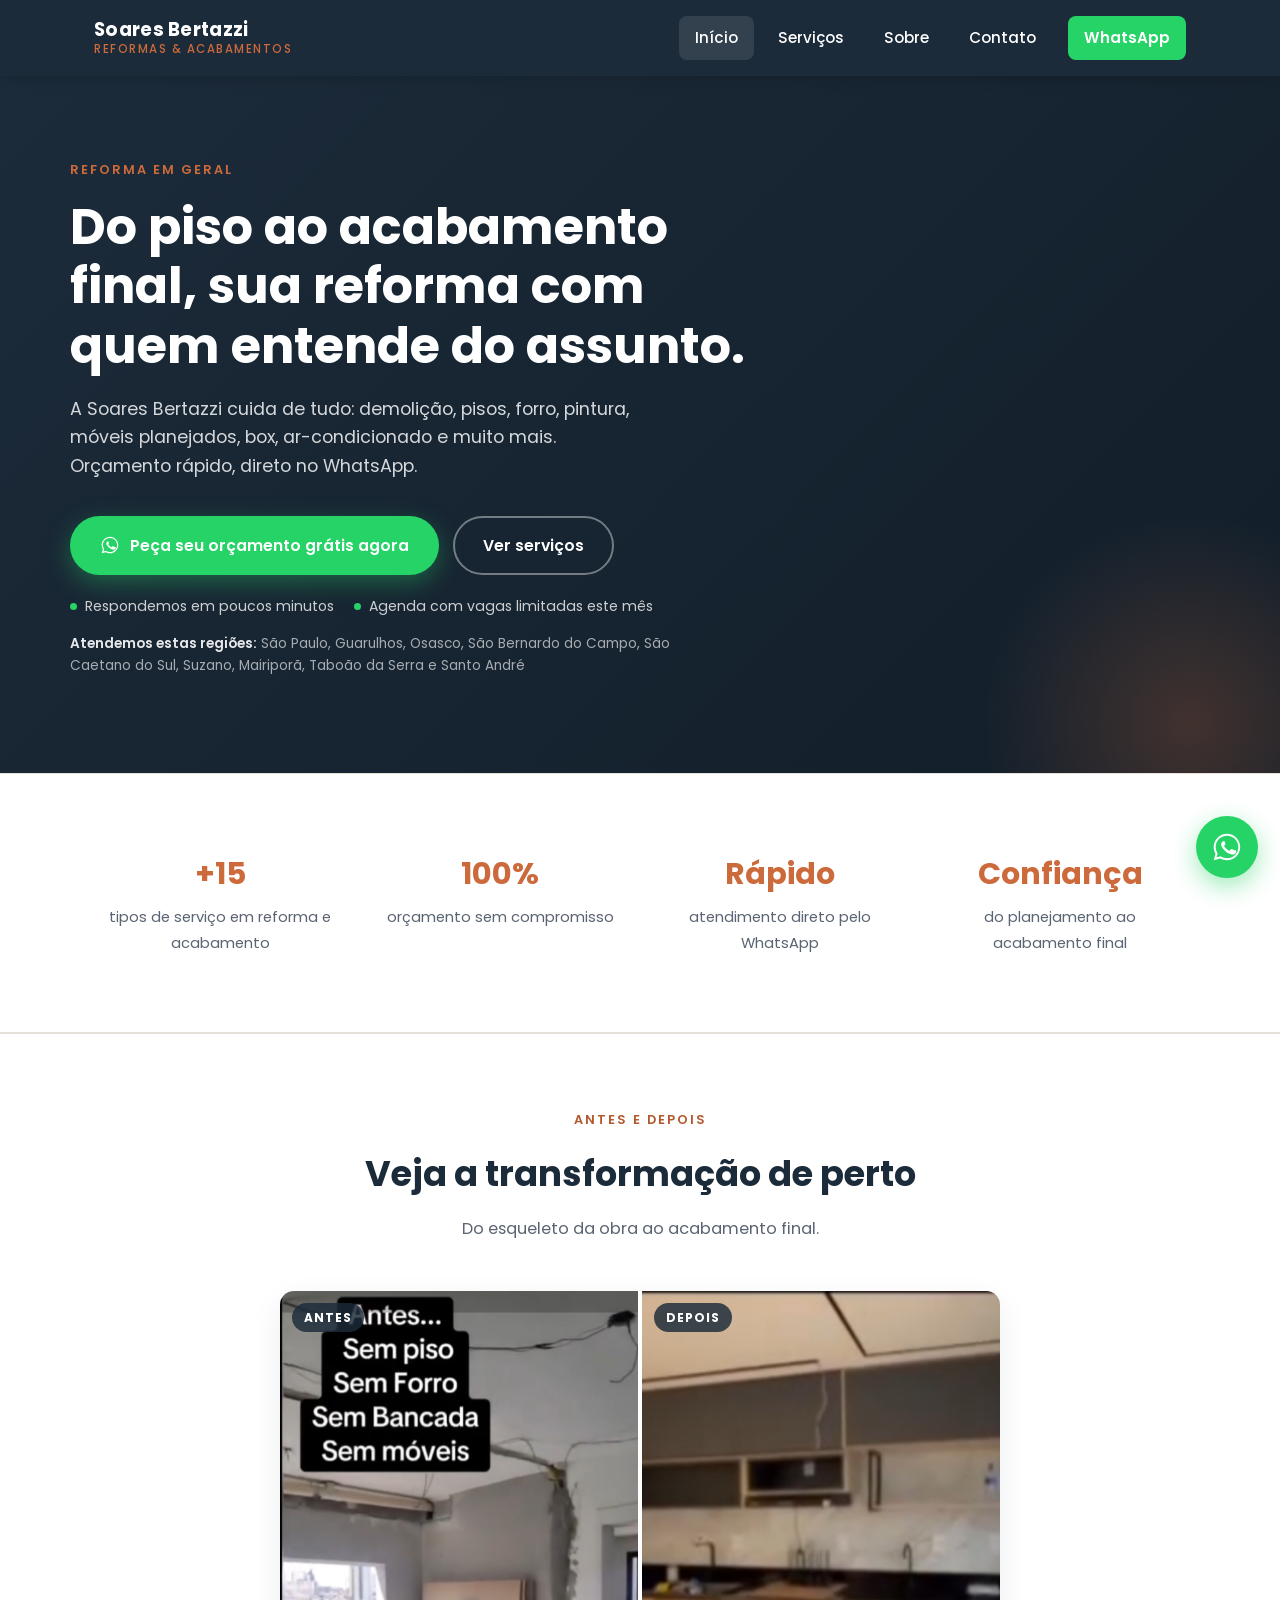
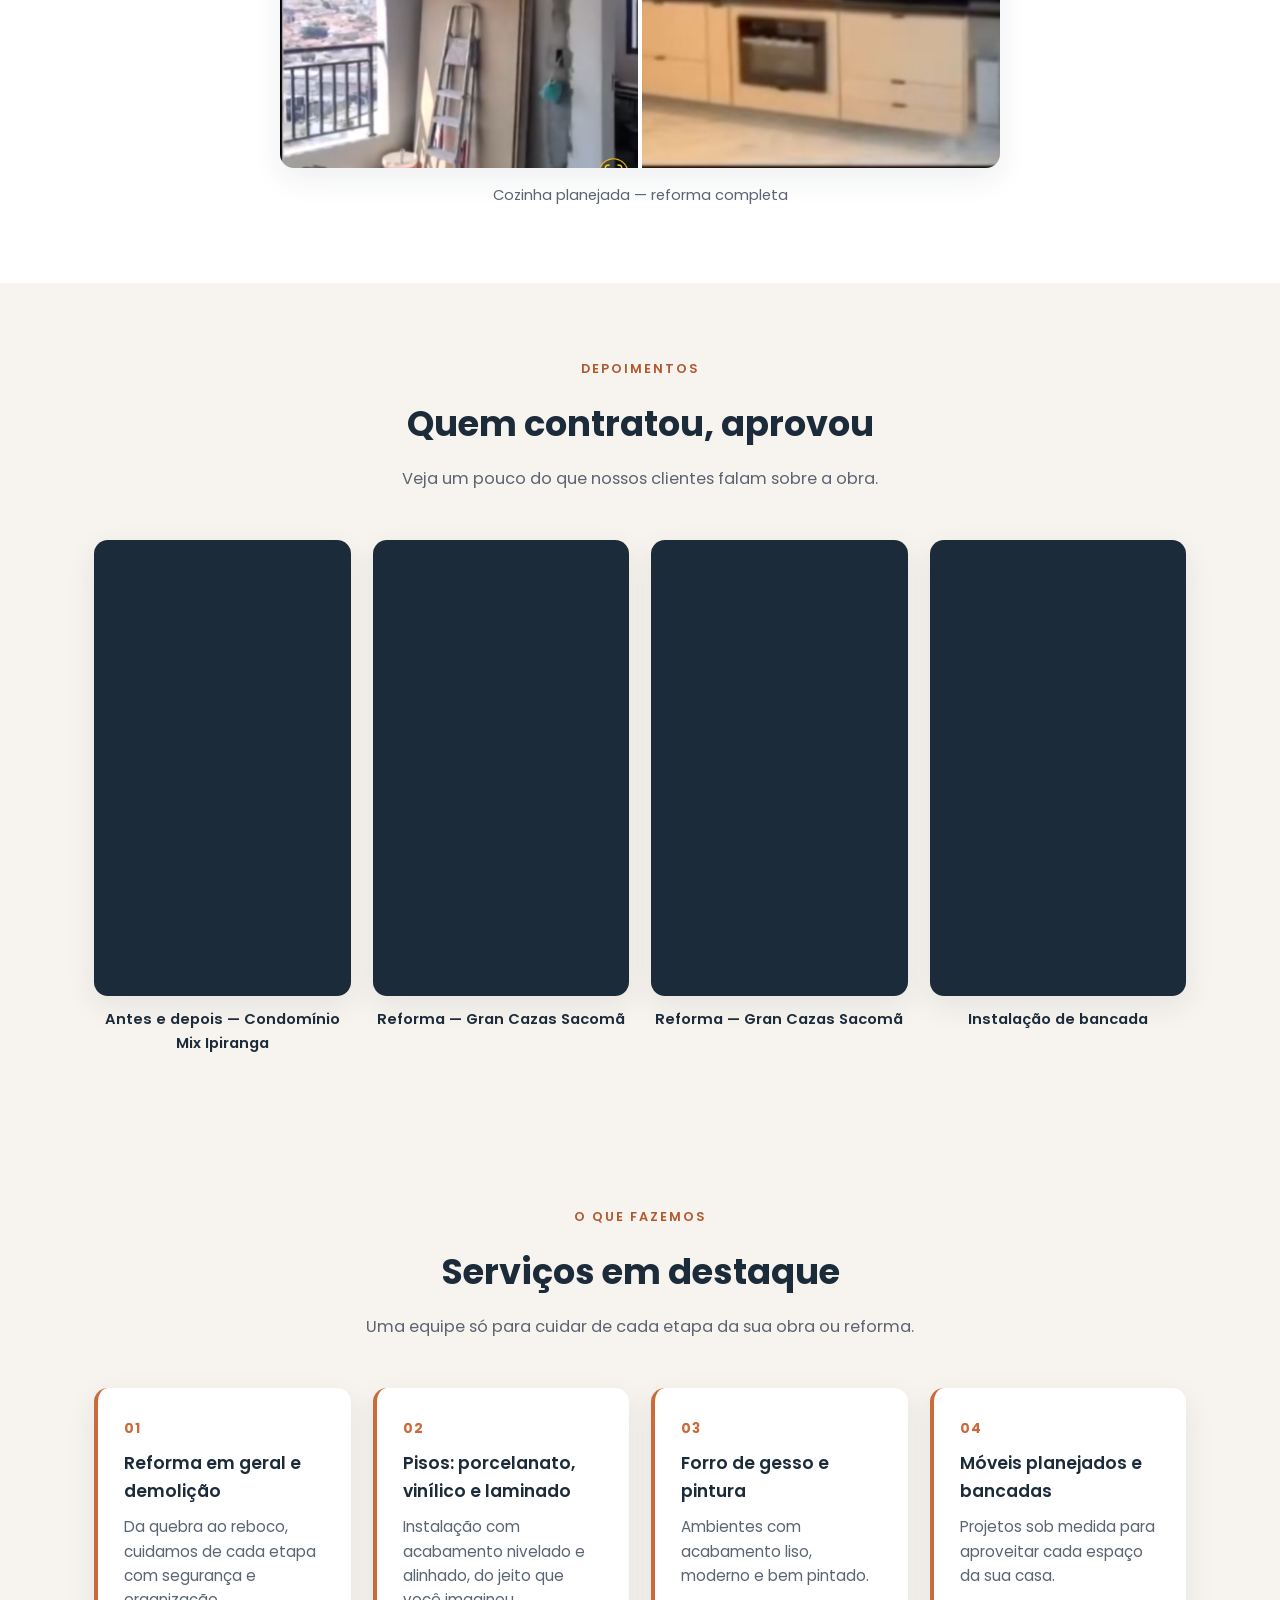
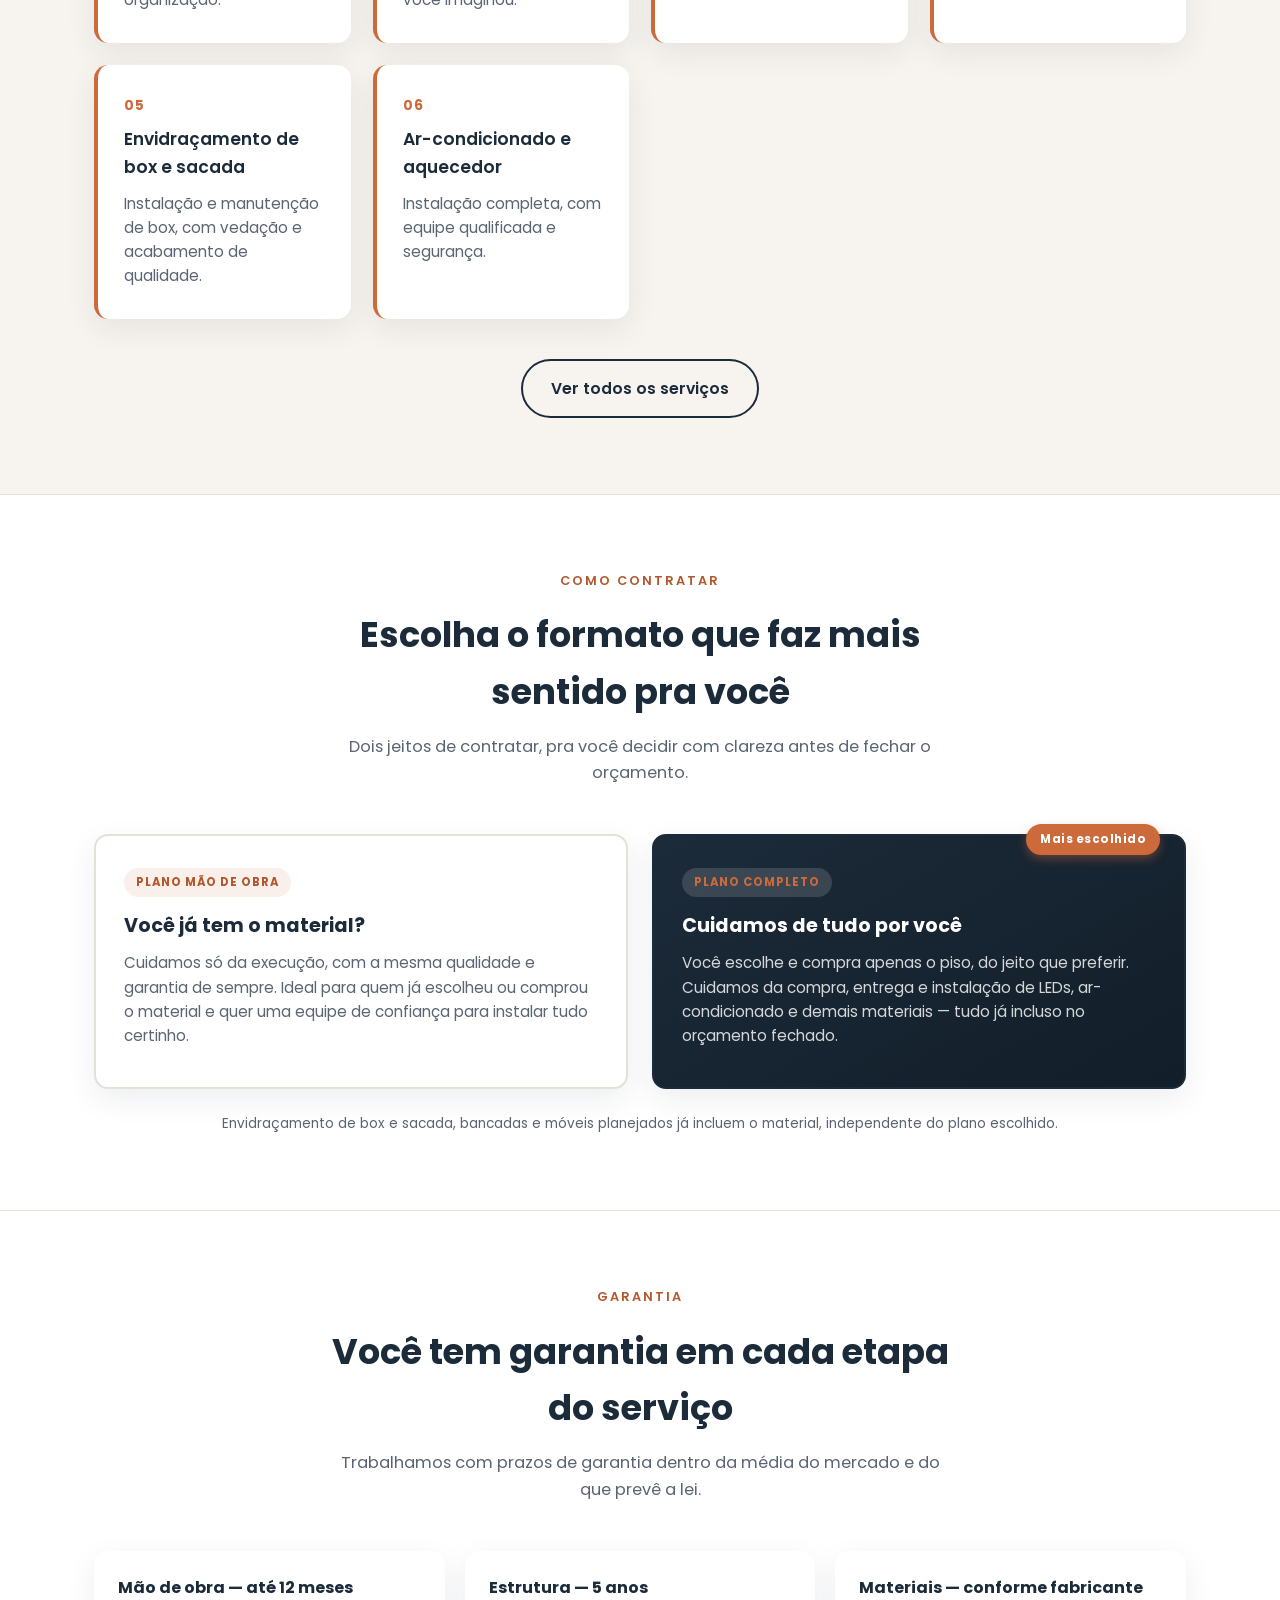
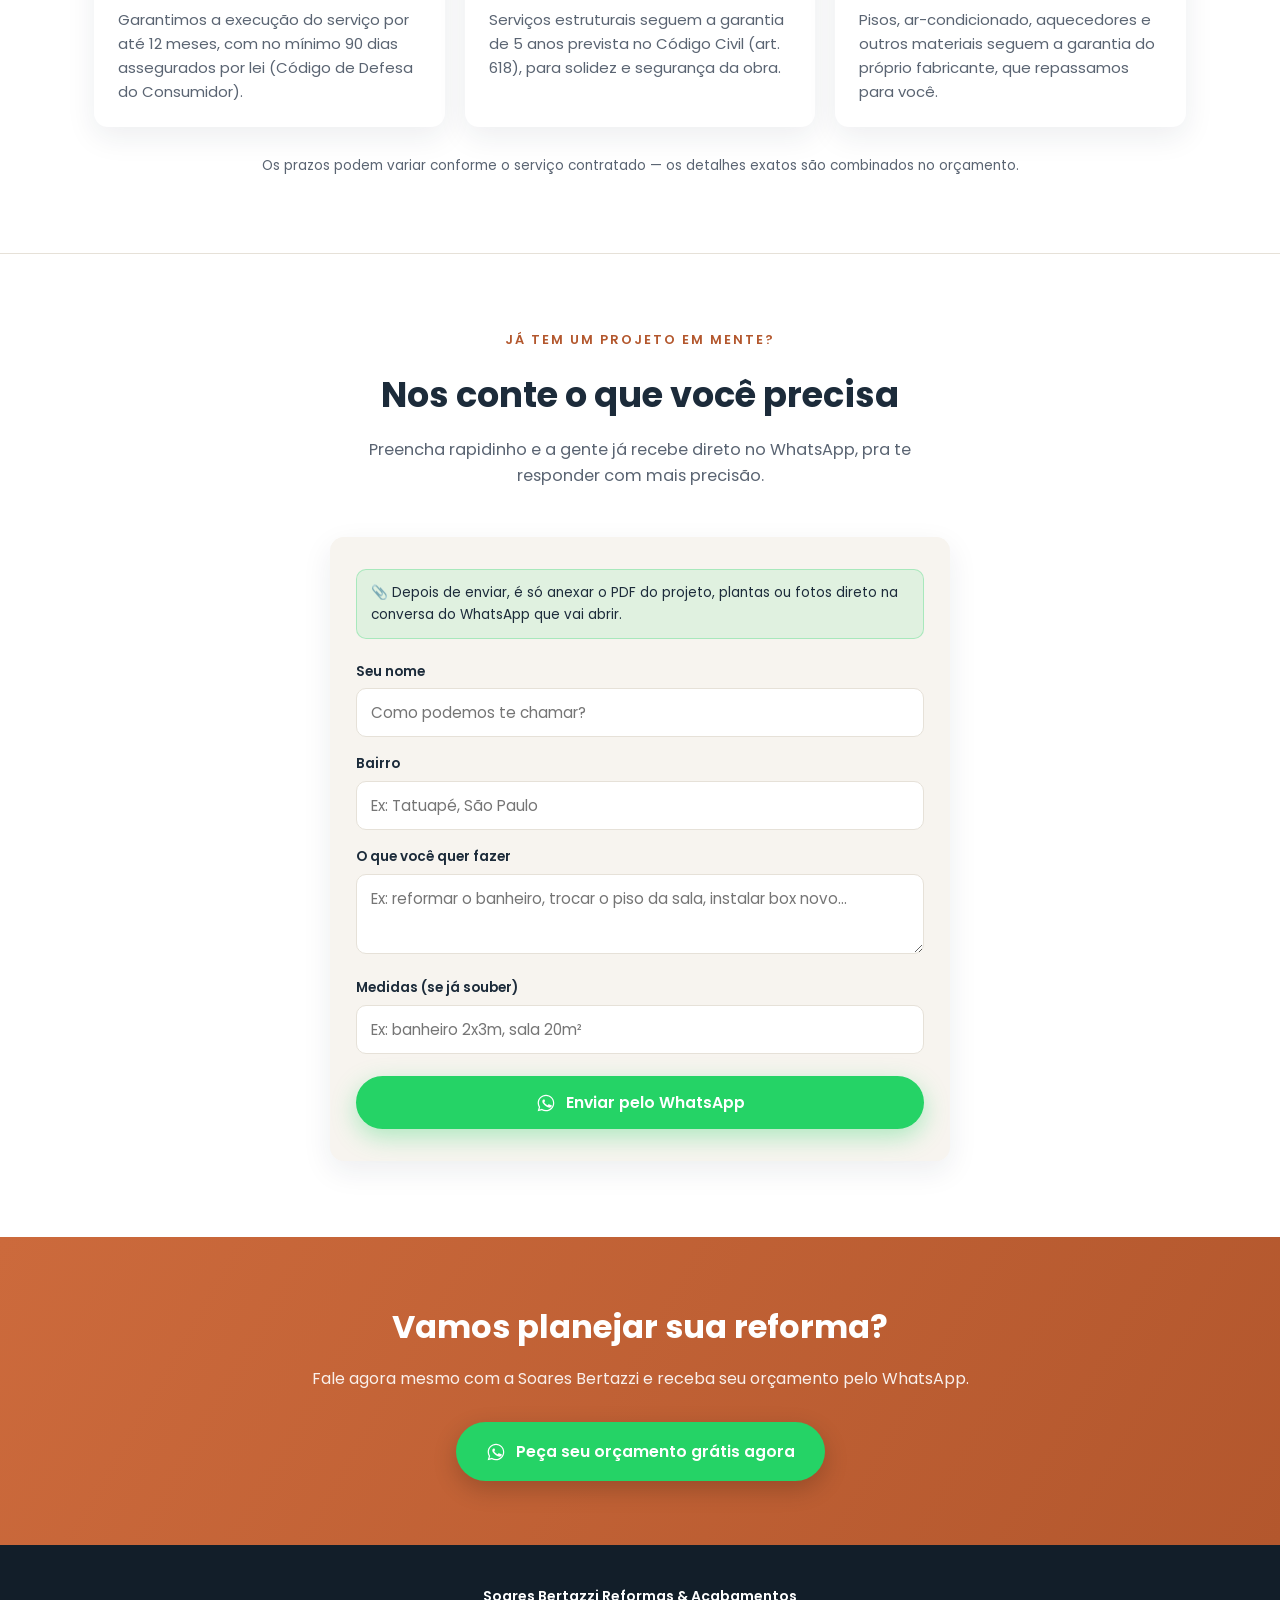
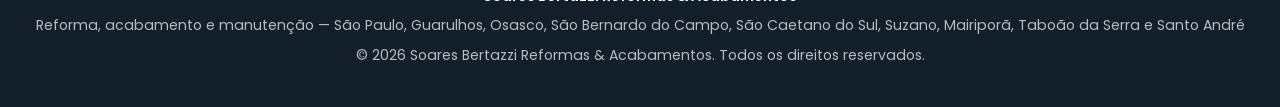
==== index.html @ 2fc51ede "Add files via upload" ====
<!DOCTYPE html>
<html lang="pt-BR">
<head>
<meta charset="UTF-8">
<meta name="viewport" content="width=device-width, initial-scale=1.0">
<title>Soares Bertazzi Reformas & Acabamentos | Reforma com confiança</title>
<meta name="description" content="Reforma em geral, pisos, demolição, forro de gesso, pintura, bancadas, móveis planejados, envidraçamento de box e sacada, ar-condicionado e aquecedores. Orçamento rápido pelo WhatsApp.">
<link rel="preconnect" href="https://fonts.googleapis.com">
<link href="https://fonts.googleapis.com/css2?family=Poppins:wght@400;500;600;700&display=swap" rel="stylesheet">
<link rel="stylesheet" href="styles.css">
</head>
<body>

<header class="site-header">
  <div class="header-inner">
    <a href="index.html" class="logo">Soares Bertazzi<span>Reformas &amp; Acabamentos</span></a>
    <button class="nav-toggle" onclick="document.querySelector('.main-nav').classList.toggle('open')" aria-label="Abrir menu">&#9776;</button>
    <nav class="main-nav">
      <a href="index.html" class="active">Início</a>
      <a href="servicos.html">Serviços</a>
      <a href="sobre.html">Sobre</a>
      <a href="contato.html">Contato</a>
      <a href="https://wa.me/5511963434558?text=Ol%C3%A1%21%20Vim%20pelo%20site%20e%20gostaria%20de%20um%20or%C3%A7amento." class="nav-cta" target="_blank" rel="noopener">WhatsApp</a>
    </nav>
  </div>
</header>

<section class="hero">
  <div class="hero-inner">
    <div class="eyebrow">Reforma em geral</div>
    <h1>Do piso ao acabamento final, sua reforma com quem entende do assunto.</h1>
    <p class="lead">A Soares Bertazzi cuida de tudo: demolição, pisos, forro, pintura, móveis planejados, box, ar-condicionado e muito mais. Orçamento rápido, direto no WhatsApp.</p>
    <div class="btn-row">
      <a href="https://wa.me/5511963434558?text=Ol%C3%A1%21%20Vim%20pelo%20site%20e%20gostaria%20de%20um%20or%C3%A7amento." class="btn btn-whatsapp" target="_blank" rel="noopener">
        <svg viewBox="0 0 24 24" width="20" height="20" fill="#fff"><path d="M17.5 14.4c-.3-.1-1.7-.8-1.9-.9-.3-.1-.4-.1-.6.1-.2.3-.7.9-.8 1-.2.2-.3.2-.5.1-.3-.1-1.2-.4-2.2-1.4-.8-.7-1.4-1.6-1.5-1.9-.2-.3 0-.5.1-.6.1-.1.3-.3.4-.5.1-.1.2-.3.2-.4.1-.2 0-.3 0-.5C11 9.6 10.5 8.3 10.3 8c-.2-.4-.4-.3-.6-.3h-.5c-.2 0-.5.1-.7.3-.2.3-.9.9-.9 2.1s1 2.5 1.1 2.6c.1.2 2 3 4.7 4.2.7.3 1.2.5 1.6.6.7.2 1.3.2 1.8.1.5-.1 1.7-.7 1.9-1.4.2-.7.2-1.2.2-1.3-.1-.2-.3-.2-.6-.4z"/><path d="M12 2C6.5 2 2 6.5 2 12c0 1.9.5 3.6 1.4 5.1L2 22l5-1.3c1.4.8 3.1 1.3 4.9 1.3 5.5 0 10-4.5 10-10S17.5 2 12 2zm0 18.3c-1.6 0-3.1-.4-4.5-1.2l-.3-.2-3 .8.8-2.9-.2-.3C4 15.1 3.5 13.6 3.5 12c0-4.7 3.8-8.5 8.5-8.5s8.5 3.8 8.5 8.5-3.8 8.5-8.5 8.5z"/></svg>
        Peça seu orçamento grátis agora
      </a>
      <a href="servicos.html" class="btn btn-outline">Ver serviços</a>
    </div>
    <div class="trust-line">
      <span><span class="dot"></span>Respondemos em poucos minutos</span>
      <span><span class="dot"></span>Agenda com vagas limitadas este mês</span>
    </div>
    <p class="service-area"><strong>Atendemos estas regiões:</strong> São Paulo, Guarulhos, Osasco, São Bernardo do Campo, São Caetano do Sul, Suzano, Mairiporã, Taboão da Serra e Santo André</p>
  </div>
</section>

<section class="why-strip">
  <div class="container">
    <div class="why-grid">
      <div class="item"><strong>+15</strong><span>tipos de serviço em reforma e acabamento</span></div>
      <div class="item"><strong>100%</strong><span>orçamento sem compromisso</span></div>
      <div class="item"><strong>Rápido</strong><span>atendimento direto pelo WhatsApp</span></div>
      <div class="item"><strong>Confiança</strong><span>do planejamento ao acabamento final</span></div>
    </div>
  </div>
</section>

<section style="background:var(--white); border-top:1px solid var(--border-soft);">
  <div class="container">
    <div class="section-head">
      <div class="eyebrow">Antes e depois</div>
      <h2>Veja a transformação de perto</h2>
      <p>Do esqueleto da obra ao acabamento final.</p>
    </div>
    <div class="before-after-grid">
      <figure>
        <figcaption>Antes</figcaption>
        <img src="[data-uri]" alt="Cômodo antes da reforma, sem piso, forro, bancada ou móveis" loading="lazy">
      </figure>
      <figure>
        <figcaption>Depois</figcaption>
        <img src="[data-uri]" alt="Cozinha planejada depois da reforma completa" loading="lazy">
      </figure>
    </div>
    <p class="ba-caption">Cozinha planejada &mdash; reforma completa</p>
  </div>
</section>

<section id="depoimentos" style="background:var(--cream);">
  <div class="container">
    <div class="section-head">
      <div class="eyebrow">Depoimentos</div>
      <h2>Quem contratou, aprovou</h2>
      <p>Veja um pouco do que nossos clientes falam sobre a obra.</p>
    </div>
    <div class="testimonial-grid">
      <div class="testimonial-item">
        <div class="video-embed">
          <iframe src="https://www.youtube.com/embed/9wpvCGP122o" title="Antes e depois — Condomínio Mix Ipiranga" allow="accelerometer; autoplay; clipboard-write; encrypted-media; gyroscope; picture-in-picture; web-share" allowfullscreen loading="lazy"></iframe>
        </div>
        <p class="video-caption">Antes e depois — Condomínio Mix Ipiranga</p>
      </div>
      <div class="testimonial-item">
        <div class="video-embed">
          <iframe src="https://www.youtube.com/embed/Gwmo-xyhnyg" title="Reforma — Gran Cazas Sacomã" allow="accelerometer; autoplay; clipboard-write; encrypted-media; gyroscope; picture-in-picture; web-share" allowfullscreen loading="lazy"></iframe>
        </div>
        <p class="video-caption">Reforma — Gran Cazas Sacomã</p>
      </div>
      <div class="testimonial-item">
        <div class="video-embed">
          <iframe src="https://www.youtube.com/embed/xNicKxiJz8c" title="Reforma — Gran Cazas Sacomã" allow="accelerometer; autoplay; clipboard-write; encrypted-media; gyroscope; picture-in-picture; web-share" allowfullscreen loading="lazy"></iframe>
        </div>
        <p class="video-caption">Reforma — Gran Cazas Sacomã</p>
      </div>
      <div class="testimonial-item">
        <div class="video-embed">
          <iframe src="https://www.youtube.com/embed/RNHpdsBUPcc" title="Instalação de bancada" allow="accelerometer; autoplay; clipboard-write; encrypted-media; gyroscope; picture-in-picture; web-share" allowfullscreen loading="lazy"></iframe>
        </div>
        <p class="video-caption">Instalação de bancada</p>
      </div>
    </div>
  </div>
</section>

<section>
  <div class="container">
    <div class="section-head">
      <div class="eyebrow">O que fazemos</div>
      <h2>Serviços em destaque</h2>
      <p>Uma equipe só para cuidar de cada etapa da sua obra ou reforma.</p>
    </div>
    <div class="services-grid">
      <div class="service-card">
        <span class="num">01</span>
        <h3>Reforma em geral e demolição</h3>
        <p>Da quebra ao reboco, cuidamos de cada etapa com segurança e organização.</p>
      </div>
      <div class="service-card">
        <span class="num">02</span>
        <h3>Pisos: porcelanato, vinílico e laminado</h3>
        <p>Instalação com acabamento nivelado e alinhado, do jeito que você imaginou.</p>
      </div>
      <div class="service-card">
        <span class="num">03</span>
        <h3>Forro de gesso e pintura</h3>
        <p>Ambientes com acabamento liso, moderno e bem pintado.</p>
      </div>
      <div class="service-card">
        <span class="num">04</span>
        <h3>Móveis planejados e bancadas</h3>
        <p>Projetos sob medida para aproveitar cada espaço da sua casa.</p>
      </div>
      <div class="service-card">
        <span class="num">05</span>
        <h3>Envidraçamento de box e sacada</h3>
        <p>Instalação e manutenção de box, com vedação e acabamento de qualidade.</p>
      </div>
      <div class="service-card">
        <span class="num">06</span>
        <h3>Ar-condicionado e aquecedor</h3>
        <p>Instalação completa, com equipe qualificada e segurança.</p>
      </div>
    </div>
    <div style="text-align:center; margin-top:40px;">
      <a href="servicos.html" class="btn btn-outline" style="color:var(--navy); border-color:var(--navy);">Ver todos os serviços</a>
    </div>
  </div>
</section>

<section style="background:var(--white); border-top:1px solid var(--border-soft);">
  <div class="container">
    <div class="section-head">
      <div class="eyebrow">Como contratar</div>
      <h2>Escolha o formato que faz mais sentido pra você</h2>
      <p>Dois jeitos de contratar, pra você decidir com clareza antes de fechar o orçamento.</p>
    </div>
    <div class="plans-grid">
      <div class="plan-card">
        <span class="plan-tag">Plano Mão de Obra</span>
        <h3>Você já tem o material?</h3>
        <p>Cuidamos só da execução, com a mesma qualidade e garantia de sempre. Ideal para quem já escolheu ou comprou o material e quer uma equipe de confiança para instalar tudo certinho.</p>
      </div>
      <div class="plan-card premium">
        <span class="plan-badge">Mais escolhido</span>
        <span class="plan-tag">Plano Completo</span>
        <h3>Cuidamos de tudo por você</h3>
        <p>Você escolhe e compra apenas o piso, do jeito que preferir. Cuidamos da compra, entrega e instalação de LEDs, ar-condicionado e demais materiais — tudo já incluso no orçamento fechado.</p>
      </div>
    </div>
    <p style="text-align:center; color:var(--gray-text); font-size:0.85rem; margin-top:24px;">Envidraçamento de box e sacada, bancadas e móveis planejados já incluem o material, independente do plano escolhido.</p>
  </div>
</section>

<section style="background:var(--white); border-top:1px solid var(--border-soft);">
  <div class="container">
    <div class="section-head">
      <div class="eyebrow">Garantia</div>
      <h2>Você tem garantia em cada etapa do serviço</h2>
      <p>Trabalhamos com prazos de garantia dentro da média do mercado e do que prevê a lei.</p>
    </div>
    <div class="values-grid">
      <div class="value-item">
        <h4>Mão de obra &mdash; até 12 meses</h4>
        <p>Garantimos a execução do serviço por até 12 meses, com no mínimo 90 dias assegurados por lei (Código de Defesa do Consumidor).</p>
      </div>
      <div class="value-item">
        <h4>Estrutura &mdash; 5 anos</h4>
        <p>Serviços estruturais seguem a garantia de 5 anos prevista no Código Civil (art. 618), para solidez e segurança da obra.</p>
      </div>
      <div class="value-item">
        <h4>Materiais &mdash; conforme fabricante</h4>
        <p>Pisos, ar-condicionado, aquecedores e outros materiais seguem a garantia do próprio fabricante, que repassamos para você.</p>
      </div>
    </div>
    <p style="text-align:center; color:var(--gray-text); font-size:0.85rem; margin-top:28px;">Os prazos podem variar conforme o serviço contratado &mdash; os detalhes exatos são combinados no orçamento.</p>
  </div>
</section>

<section class="project-form-section">
  <div class="container">
    <div class="section-head">
      <div class="eyebrow">Já tem um projeto em mente?</div>
      <h2>Nos conte o que você precisa</h2>
      <p>Preencha rapidinho e a gente já recebe direto no WhatsApp, pra te responder com mais precisão.</p>
    </div>
    <div class="project-form-card">
      <div class="form-note">📎 Depois de enviar, é só anexar o PDF do projeto, plantas ou fotos direto na conversa do WhatsApp que vai abrir.</div>
      <form class="form-grid" id="project-form">
        <div>
          <label for="pf-nome">Seu nome</label>
          <input type="text" id="pf-nome" placeholder="Como podemos te chamar?">
        </div>
        <div>
          <label for="pf-bairro">Bairro</label>
          <input type="text" id="pf-bairro" placeholder="Ex: Tatuapé, São Paulo">
        </div>
        <div>
          <label for="pf-projeto">O que você quer fazer</label>
          <textarea id="pf-projeto" placeholder="Ex: reformar o banheiro, trocar o piso da sala, instalar box novo..."></textarea>
        </div>
        <div>
          <label for="pf-medidas">Medidas (se já souber)</label>
          <input type="text" id="pf-medidas" placeholder="Ex: banheiro 2x3m, sala 20m²">
        </div>
        <button type="submit" class="btn btn-whatsapp form-submit-btn">
          <svg viewBox="0 0 24 24" width="20" height="20" fill="#fff"><path d="M17.5 14.4c-.3-.1-1.7-.8-1.9-.9-.3-.1-.4-.1-.6.1-.2.3-.7.9-.8 1-.2.2-.3.2-.5.1-.3-.1-1.2-.4-2.2-1.4-.8-.7-1.4-1.6-1.5-1.9-.2-.3 0-.5.1-.6.1-.1.3-.3.4-.5.1-.1.2-.3.2-.4.1-.2 0-.3 0-.5C11 9.6 10.5 8.3 10.3 8c-.2-.4-.4-.3-.6-.3h-.5c-.2 0-.5.1-.7.3-.2.3-.9.9-.9 2.1s1 2.5 1.1 2.6c.1.2 2 3 4.7 4.2.7.3 1.2.5 1.6.6.7.2 1.3.2 1.8.1.5-.1 1.7-.7 1.9-1.4.2-.7.2-1.2.2-1.3-.1-.2-.3-.2-.6-.4z"/><path d="M12 2C6.5 2 2 6.5 2 12c0 1.9.5 3.6 1.4 5.1L2 22l5-1.3c1.4.8 3.1 1.3 4.9 1.3 5.5 0 10-4.5 10-10S17.5 2 12 2zm0 18.3c-1.6 0-3.1-.4-4.5-1.2l-.3-.2-3 .8.8-2.9-.2-.3C4 15.1 3.5 13.6 3.5 12c0-4.7 3.8-8.5 8.5-8.5s8.5 3.8 8.5 8.5-3.8 8.5-8.5 8.5z"/></svg>
          Enviar pelo WhatsApp
        </button>
      </form>
    </div>
  </div>
</section>

<section class="cta-band">
  <h2>Vamos planejar sua reforma?</h2>
  <p>Fale agora mesmo com a Soares Bertazzi e receba seu orçamento pelo WhatsApp.</p>
  <a href="https://wa.me/5511963434558?text=Ol%C3%A1%21%20Vim%20pelo%20site%20e%20gostaria%20de%20um%20or%C3%A7amento." class="btn btn-whatsapp" target="_blank" rel="noopener">
    <svg viewBox="0 0 24 24" width="20" height="20" fill="#fff"><path d="M17.5 14.4c-.3-.1-1.7-.8-1.9-.9-.3-.1-.4-.1-.6.1-.2.3-.7.9-.8 1-.2.2-.3.2-.5.1-.3-.1-1.2-.4-2.2-1.4-.8-.7-1.4-1.6-1.5-1.9-.2-.3 0-.5.1-.6.1-.1.3-.3.4-.5.1-.1.2-.3.2-.4.1-.2 0-.3 0-.5C11 9.6 10.5 8.3 10.3 8c-.2-.4-.4-.3-.6-.3h-.5c-.2 0-.5.1-.7.3-.2.3-.9.9-.9 2.1s1 2.5 1.1 2.6c.1.2 2 3 4.7 4.2.7.3 1.2.5 1.6.6.7.2 1.3.2 1.8.1.5-.1 1.7-.7 1.9-1.4.2-.7.2-1.2.2-1.3-.1-.2-.3-.2-.6-.4z"/><path d="M12 2C6.5 2 2 6.5 2 12c0 1.9.5 3.6 1.4 5.1L2 22l5-1.3c1.4.8 3.1 1.3 4.9 1.3 5.5 0 10-4.5 10-10S17.5 2 12 2zm0 18.3c-1.6 0-3.1-.4-4.5-1.2l-.3-.2-3 .8.8-2.9-.2-.3C4 15.1 3.5 13.6 3.5 12c0-4.7 3.8-8.5 8.5-8.5s8.5 3.8 8.5 8.5-3.8 8.5-8.5 8.5z"/></svg>
    Peça seu orçamento grátis agora
  </a>
</section>

<footer class="site-footer">
  <div class="foot-name">Soares Bertazzi Reformas &amp; Acabamentos</div>
  <div>Reforma, acabamento e manutenção &mdash; São Paulo, Guarulhos, Osasco, São Bernardo do Campo, São Caetano do Sul, Suzano, Mairiporã, Taboão da Serra e Santo André</div>
  <div style="margin-top:8px;">&copy; <span id="year"></span> Soares Bertazzi Reformas &amp; Acabamentos. Todos os direitos reservados.</div>
</footer>

<a href="https://wa.me/5511963434558?text=Ol%C3%A1%21%20Vim%20pelo%20site%20e%20gostaria%20de%20um%20or%C3%A7amento." class="whatsapp-float" target="_blank" rel="noopener" aria-label="Falar no WhatsApp">
  <svg viewBox="0 0 24 24"><path d="M17.5 14.4c-.3-.1-1.7-.8-1.9-.9-.3-.1-.4-.1-.6.1-.2.3-.7.9-.8 1-.2.2-.3.2-.5.1-.3-.1-1.2-.4-2.2-1.4-.8-.7-1.4-1.6-1.5-1.9-.2-.3 0-.5.1-.6.1-.1.3-.3.4-.5.1-.1.2-.3.2-.4.1-.2 0-.3 0-.5C11 9.6 10.5 8.3 10.3 8c-.2-.4-.4-.3-.6-.3h-.5c-.2 0-.5.1-.7.3-.2.3-.9.9-.9 2.1s1 2.5 1.1 2.6c.1.2 2 3 4.7 4.2.7.3 1.2.5 1.6.6.7.2 1.3.2 1.8.1.5-.1 1.7-.7 1.9-1.4.2-.7.2-1.2.2-1.3-.1-.2-.3-.2-.6-.4z"/><path d="M12 2C6.5 2 2 6.5 2 12c0 1.9.5 3.6 1.4 5.1L2 22l5-1.3c1.4.8 3.1 1.3 4.9 1.3 5.5 0 10-4.5 10-10S17.5 2 12 2zm0 18.3c-1.6 0-3.1-.4-4.5-1.2l-.3-.2-3 .8.8-2.9-.2-.3C4 15.1 3.5 13.6 3.5 12c0-4.7 3.8-8.5 8.5-8.5s8.5 3.8 8.5 8.5-3.8 8.5-8.5 8.5z"/></svg>
</a>

<script>document.getElementById('year').textContent = new Date().getFullYear();</script>
<script>
  var pf = document.getElementById('project-form');
  if (pf) {
    pf.addEventListener('submit', function (e) {
      e.preventDefault();
      var nome = document.getElementById('pf-nome').value.trim();
      var bairro = document.getElementById('pf-bairro').value.trim();
      var projeto = document.getElementById('pf-projeto').value.trim();
      var medidas = document.getElementById('pf-medidas').value.trim();

      var msg = 'Olá! Vim pelo site e quero enviar informações do meu projeto.\n';
      if (nome) msg += 'Nome: ' + nome + '\n';
      if (bairro) msg += 'Bairro: ' + bairro + '\n';
      if (projeto) msg += 'O que quero fazer: ' + projeto + '\n';
      if (medidas) msg += 'Medidas: ' + medidas + '\n';
      msg += 'Vou anexar o PDF/fotos do projeto aqui na conversa.';

      var url = 'https://wa.me/5511963434558?text=' + encodeURIComponent(msg);
      window.open(url, '_blank', 'noopener');
    });
  }
</script>
</body>
</html>
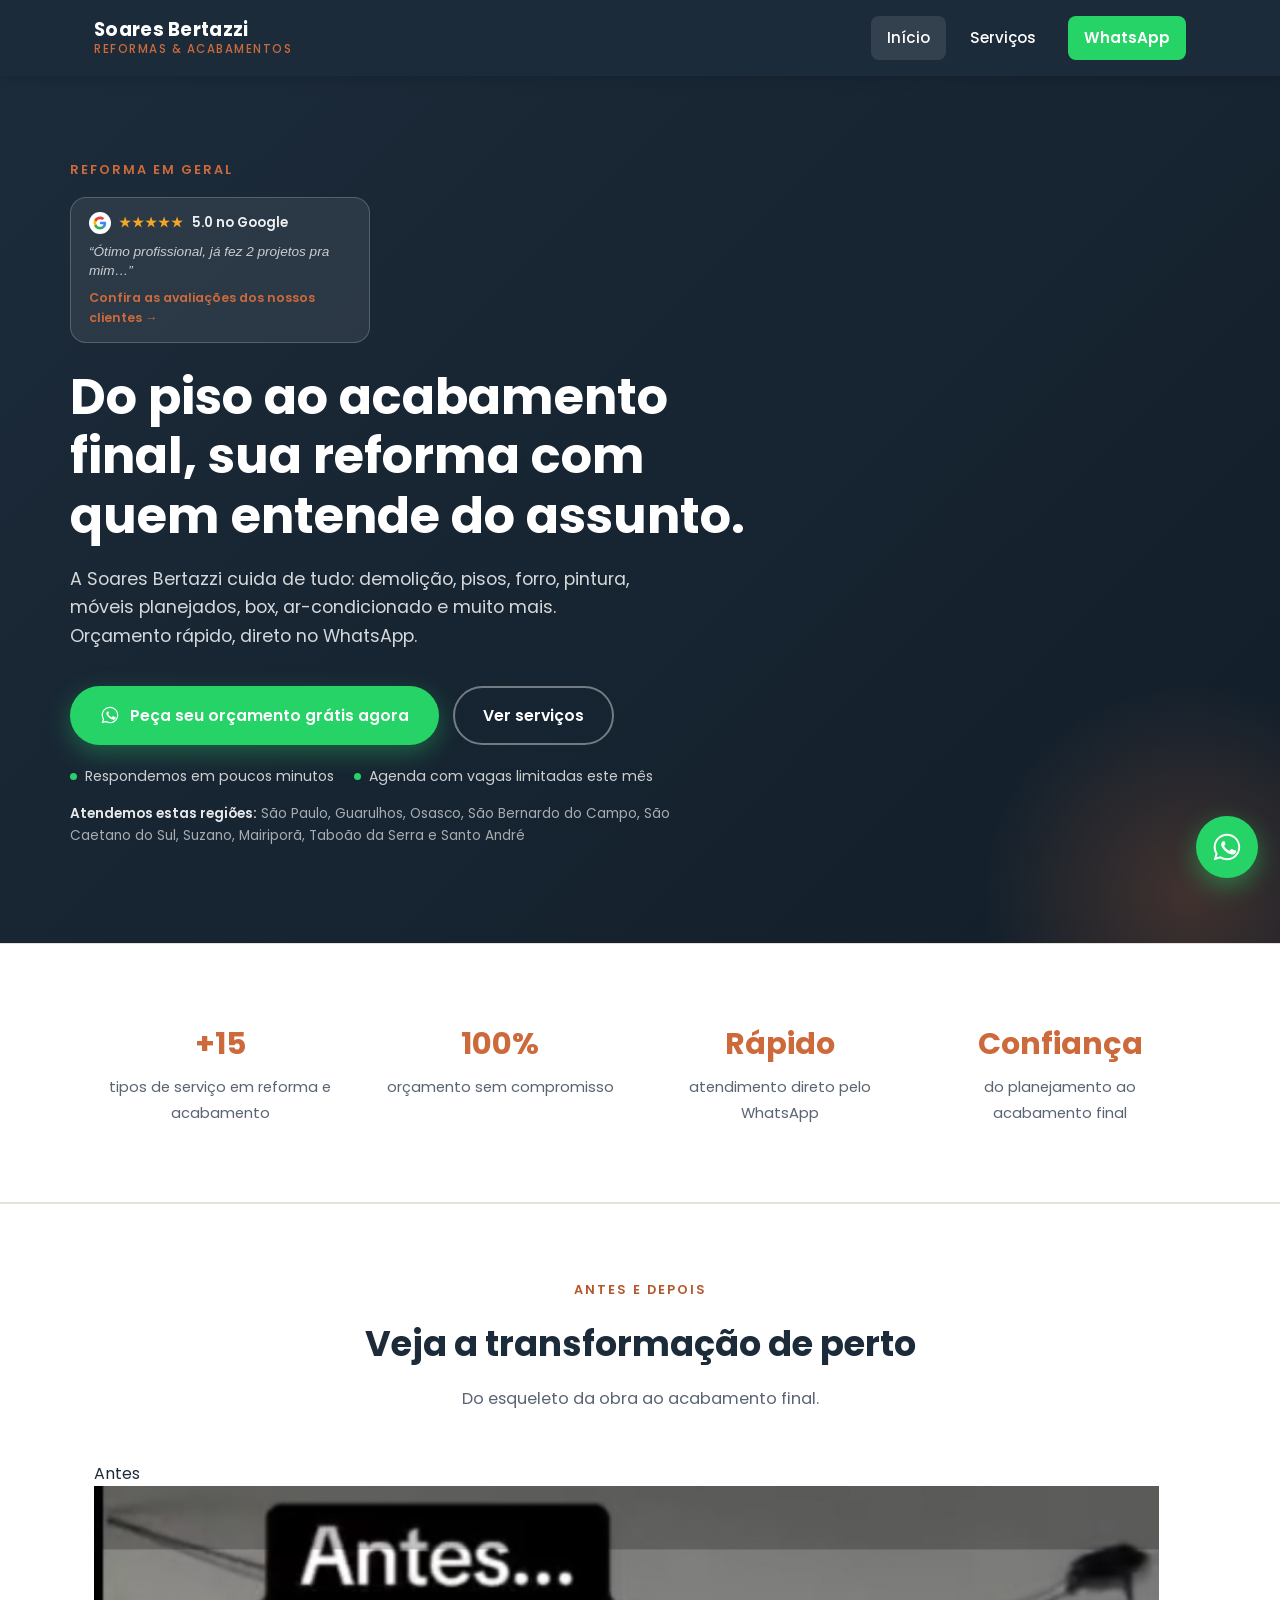
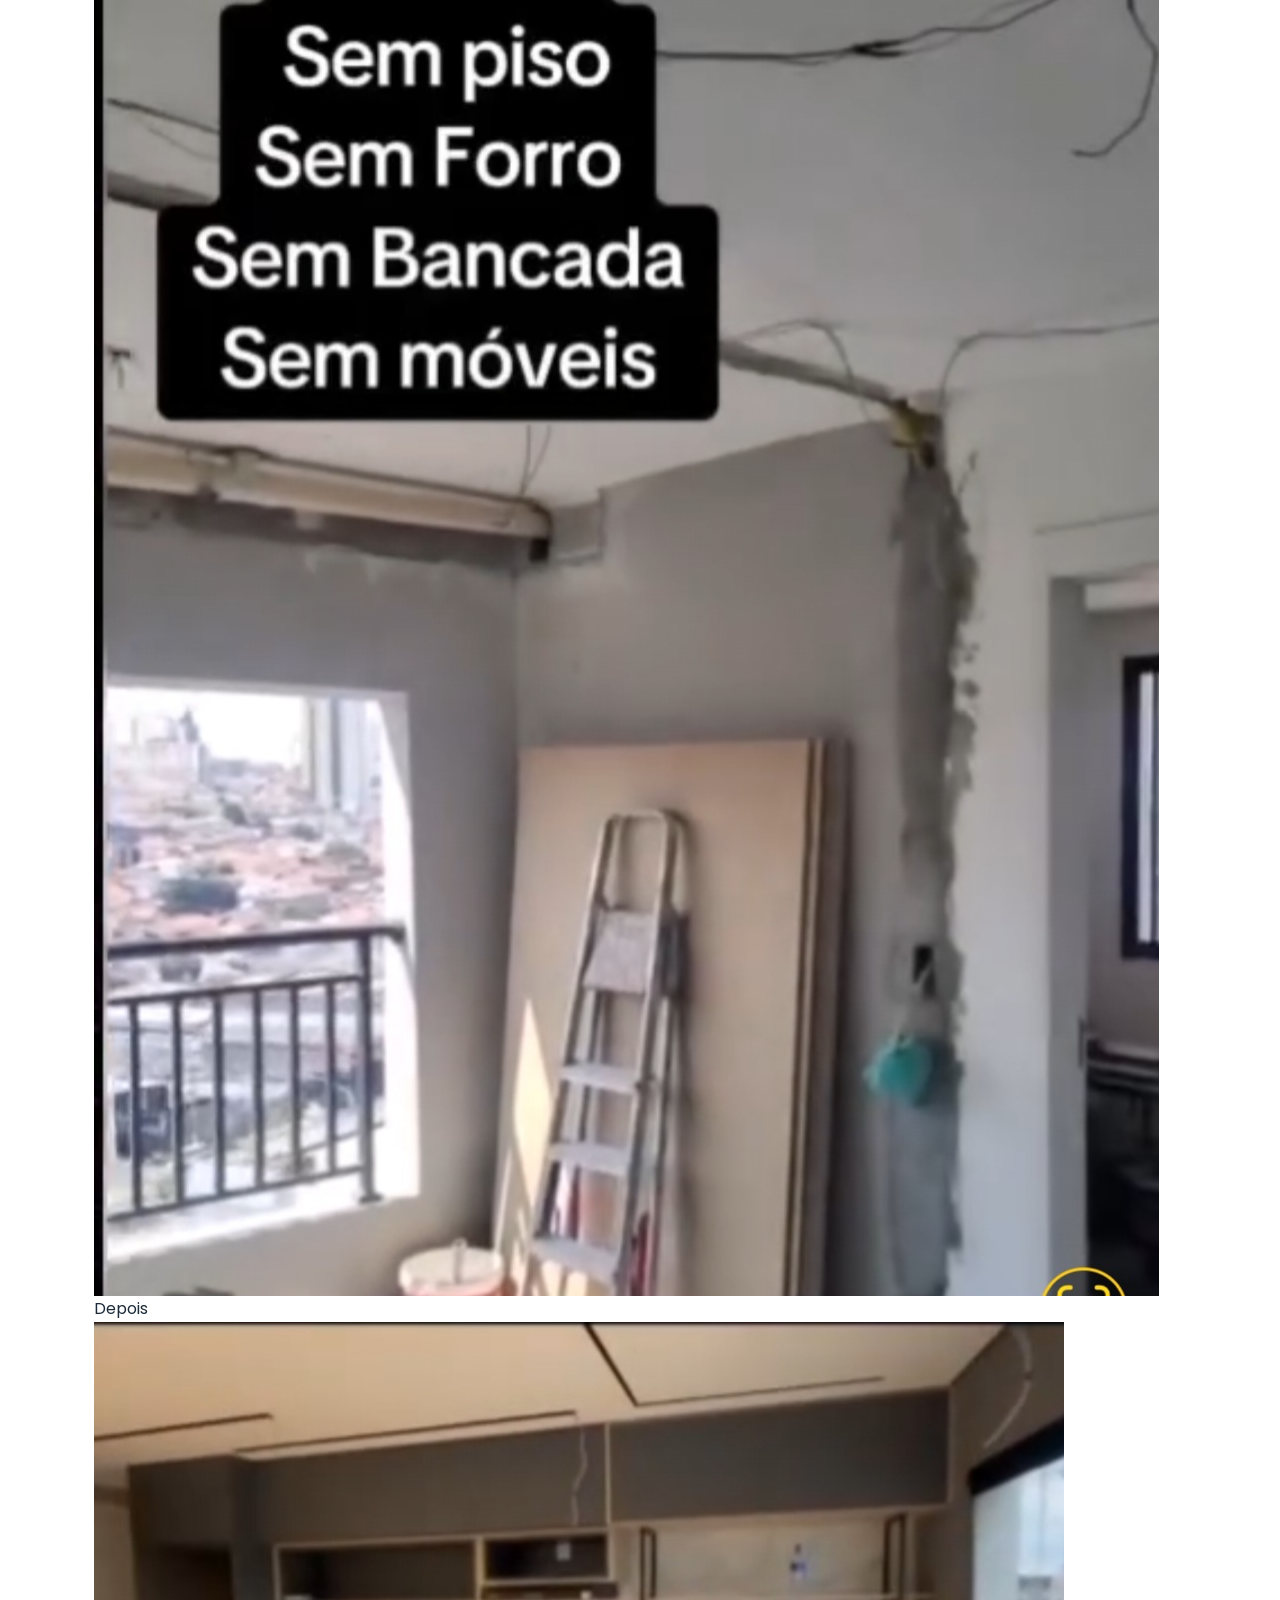
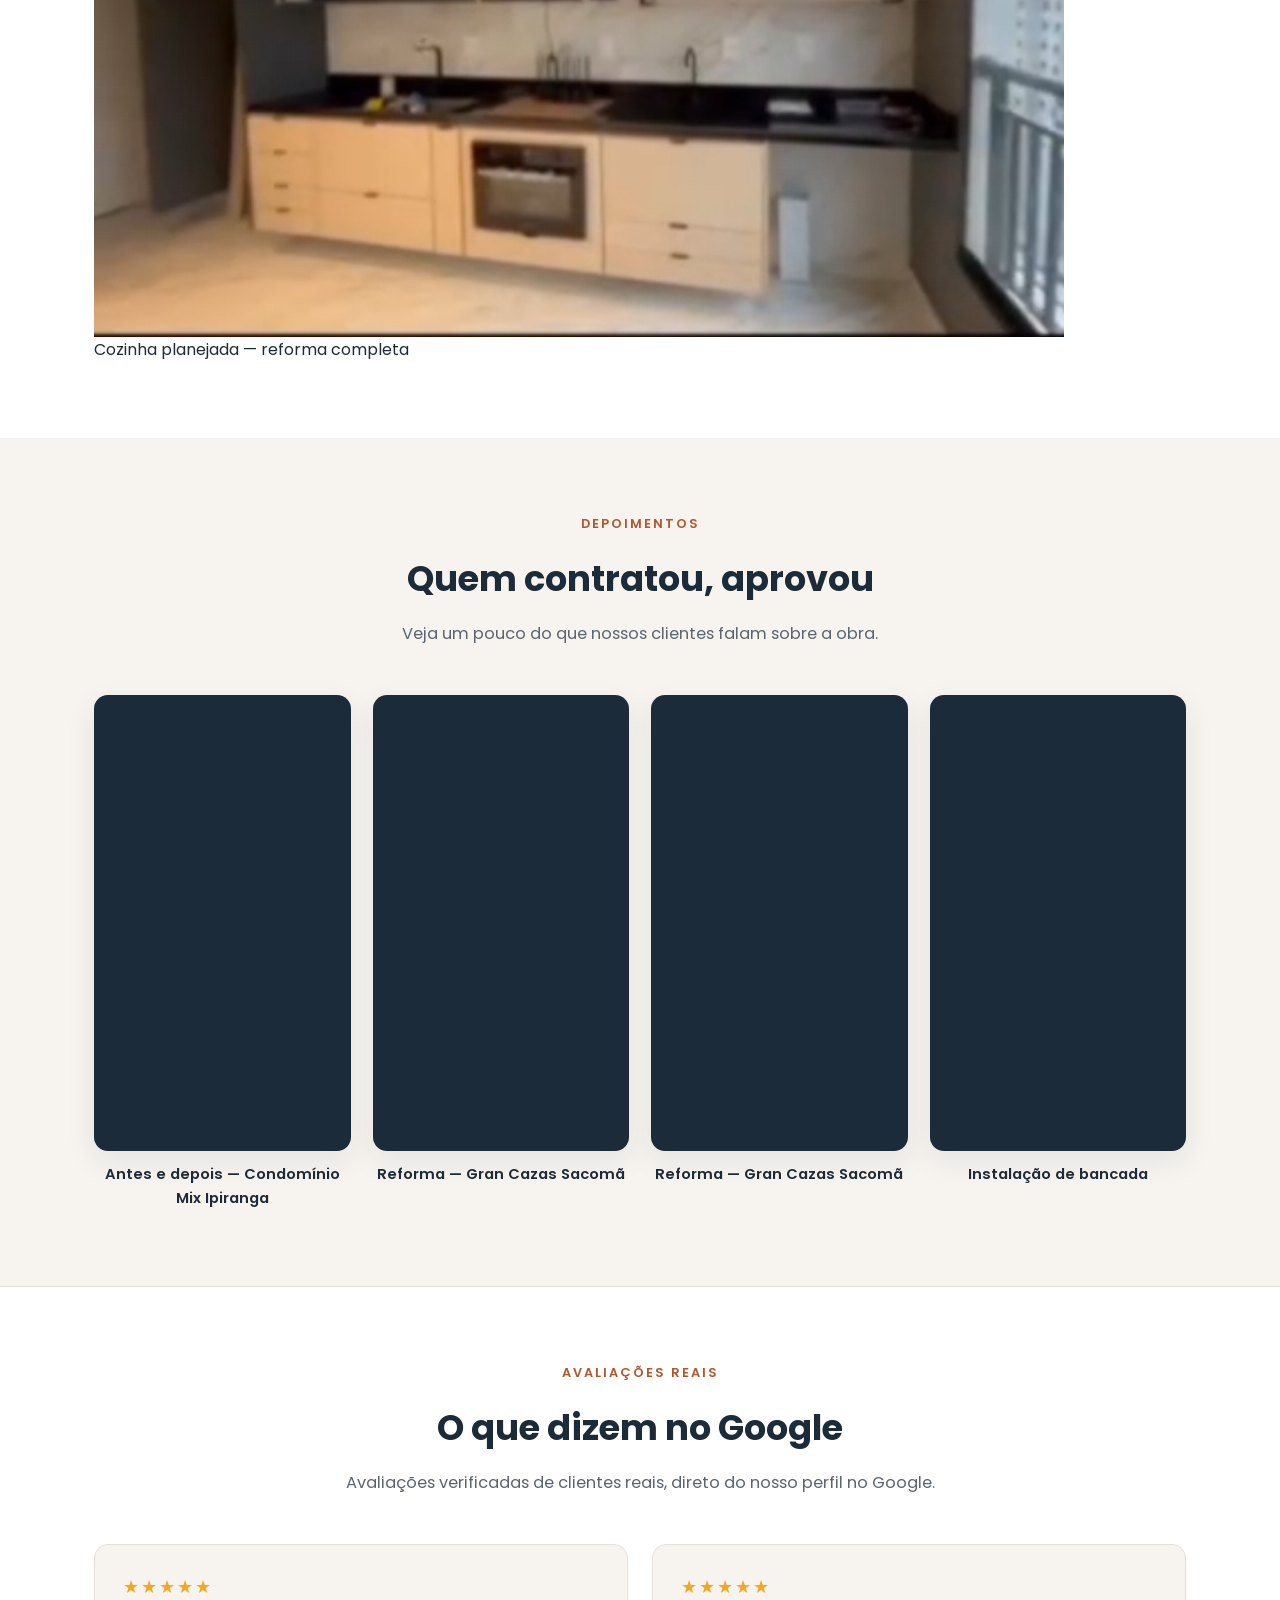
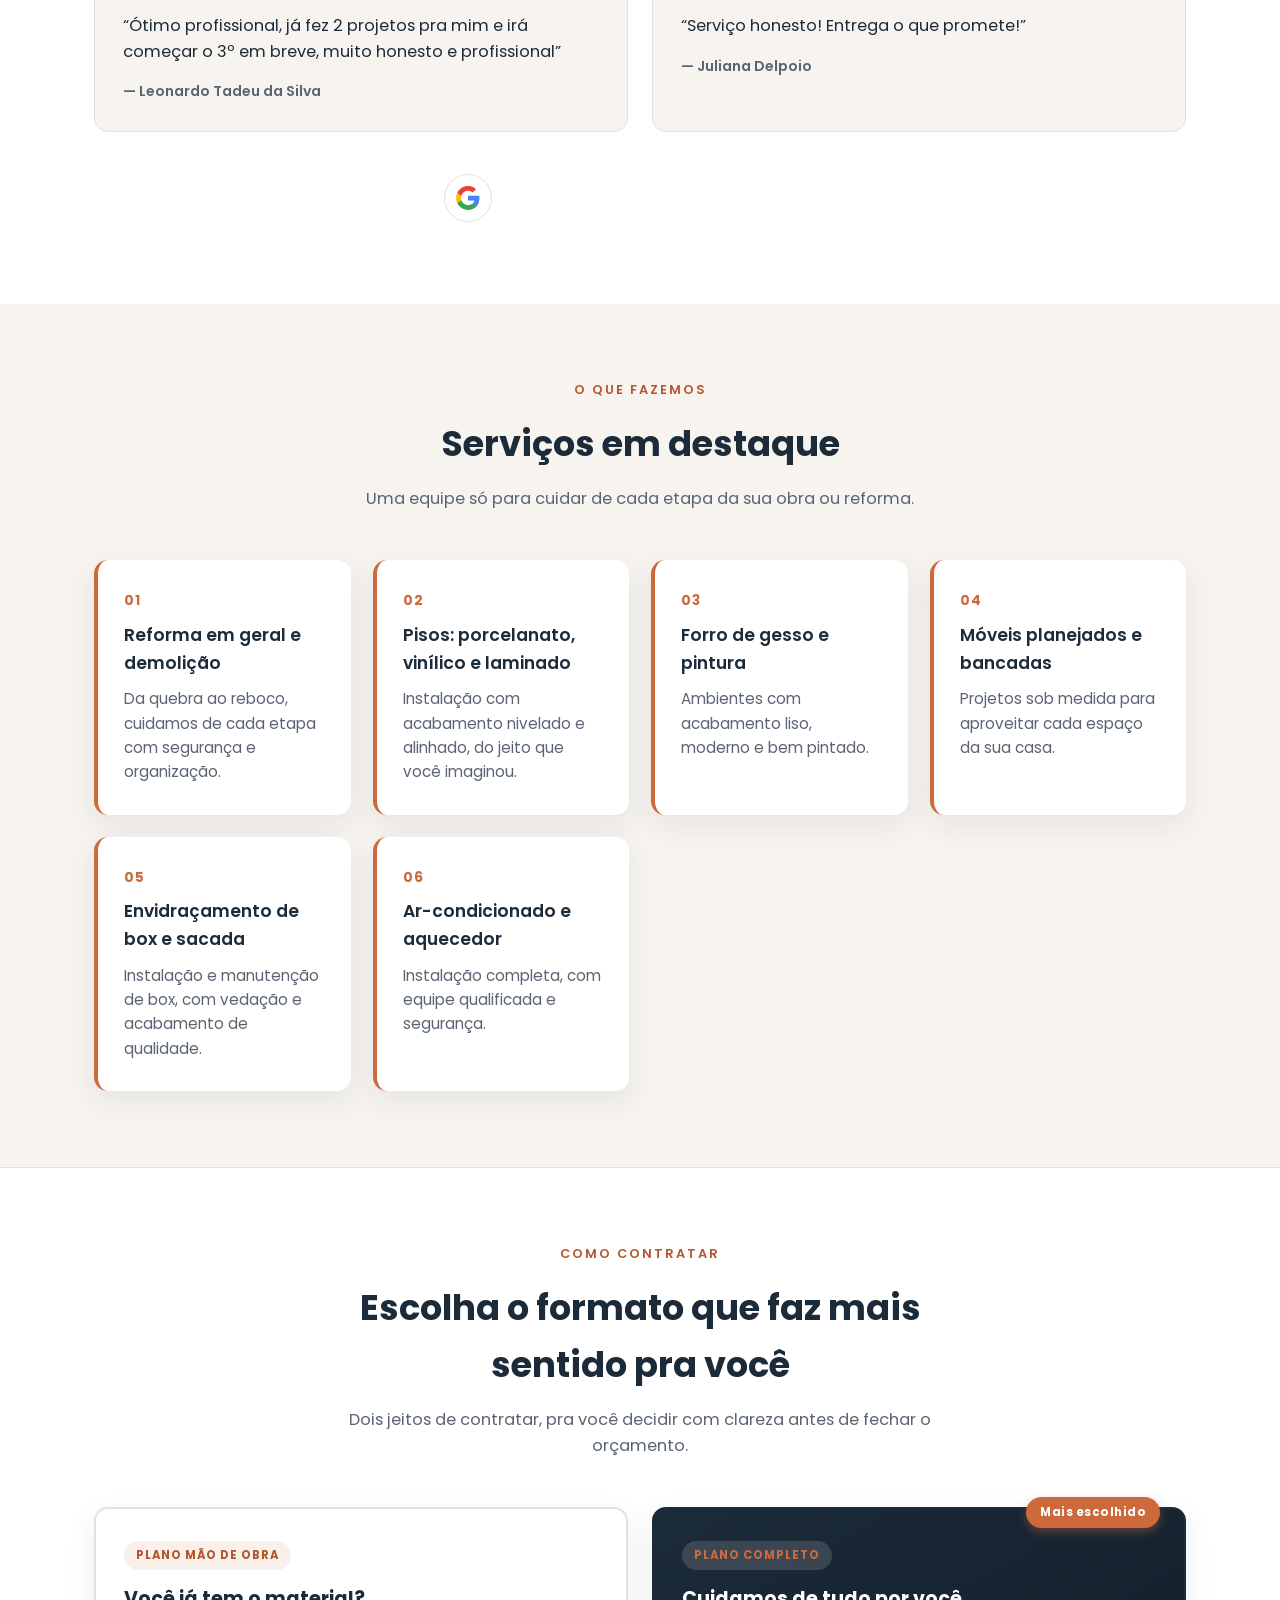
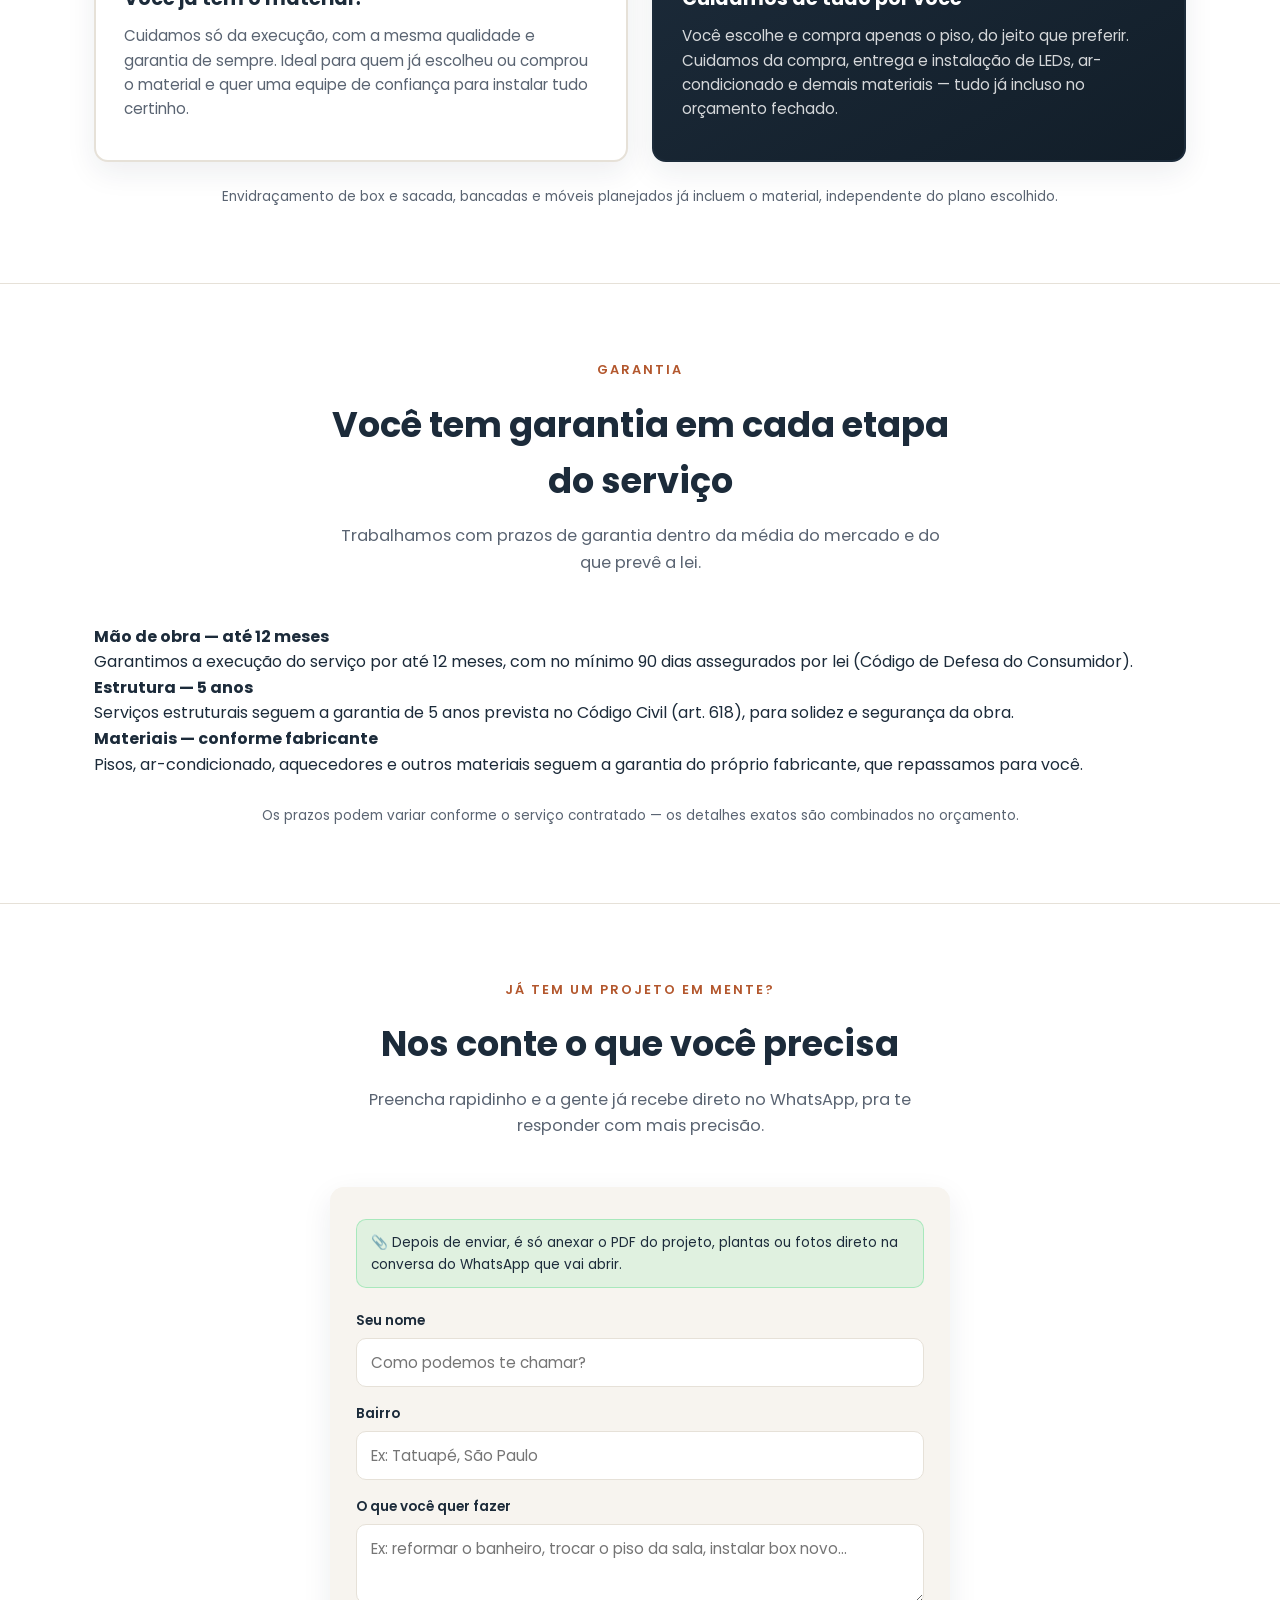
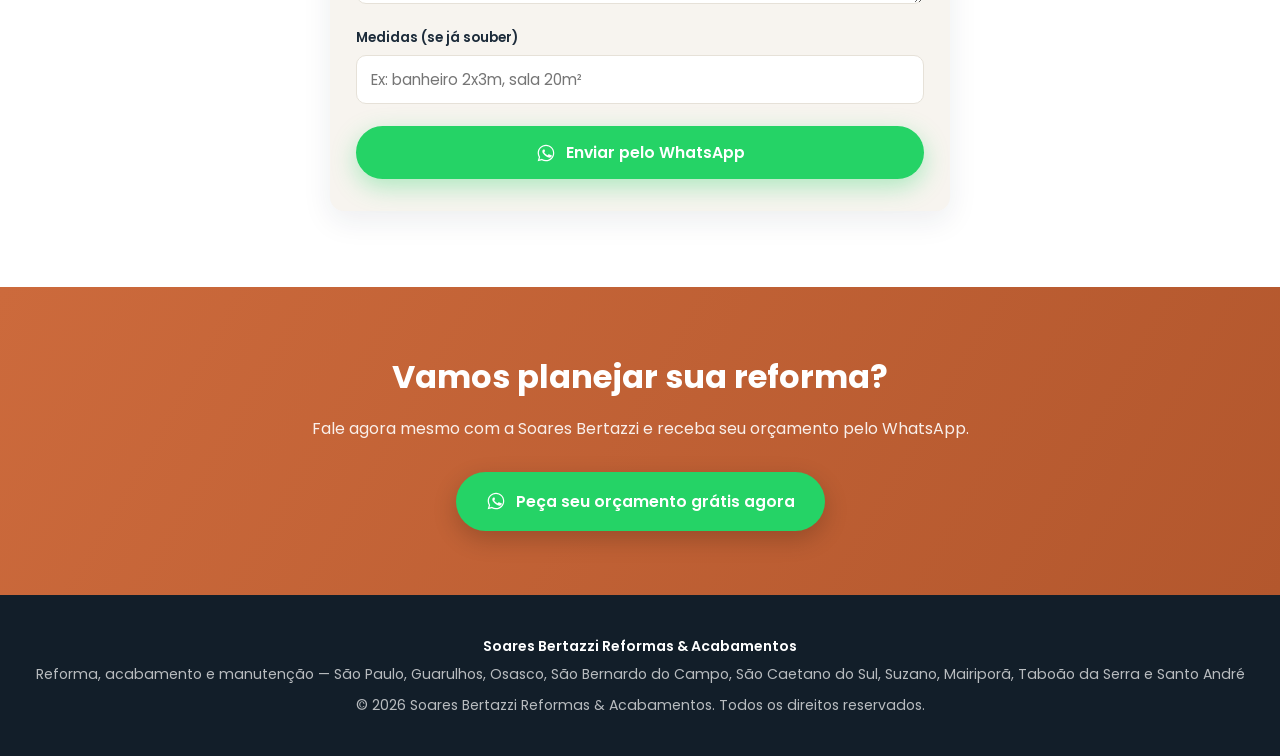
==== commit fad15641: "Add files via upload" ====
--- a/index.html
+++ b/index.html
@@ -7,19 +7,809 @@
 <meta name="description" content="Reforma em geral, pisos, demolição, forro de gesso, pintura, bancadas, móveis planejados, envidraçamento de box e sacada, ar-condicionado e aquecedores. Orçamento rápido pelo WhatsApp.">
 <link rel="preconnect" href="https://fonts.googleapis.com">
 <link href="https://fonts.googleapis.com/css2?family=Poppins:wght@400;500;600;700&display=swap" rel="stylesheet">
-<link rel="stylesheet" href="styles.css">
+<style>
+/* ===========================================
+   Soares Bertazzi Reformas & Acabamentos
+   =========================================== */
+
+:root {
+  --navy: #1c2b3a;
+  --navy-dark: #121e29;
+  --terracotta: #cc6a3c;
+  --terracotta-dark: #b3572d;
+  --cream: #f7f4ef;
+  --white: #ffffff;
+  --gray-text: #5a6472;
+  --border-soft: #e6e1d8;
+  --whatsapp: #25d366;
+  --whatsapp-dark: #1ebe5a;
+  --shadow: 0 10px 30px rgba(28, 43, 58, 0.08);
+  --radius: 14px;
+}
+
+* {
+  box-sizing: border-box;
+  margin: 0;
+  padding: 0;
+}
+
+html {
+  scroll-behavior: smooth;
+}
+
+body {
+  font-family: 'Poppins', 'Segoe UI', Arial, sans-serif;
+  color: var(--navy);
+  background: var(--cream);
+  line-height: 1.6;
+  -webkit-font-smoothing: antialiased;
+}
+
+img {
+  max-width: 100%;
+  display: block;
+}
+
+a {
+  text-decoration: none;
+  color: inherit;
+}
+
+.container {
+  width: 100%;
+  max-width: 1140px;
+  margin: 0 auto;
+  padding: 0 24px;
+}
+
+header.site-header {
+  background: var(--navy);
+  position: sticky;
+  top: 0;
+  z-index: 100;
+  box-shadow: 0 2px 12px rgba(0,0,0,0.15);
+}
+
+.header-inner {
+  display: flex;
+  align-items: center;
+  justify-content: space-between;
+  padding: 16px 24px;
+  max-width: 1140px;
+  margin: 0 auto;
+}
+
+.logo {
+  color: var(--white);
+  font-weight: 700;
+  font-size: 1.15rem;
+  letter-spacing: 0.3px;
+  line-height: 1.2;
+}
+
+.logo span {
+  display: block;
+  color: var(--terracotta);
+  font-weight: 500;
+  font-size: 0.72rem;
+  letter-spacing: 1.5px;
+  text-transform: uppercase;
+  margin-top: 2px;
+}
+
+nav.main-nav {
+  display: flex;
+  gap: 8px;
+  align-items: center;
+}
+
+nav.main-nav a {
+  color: var(--white);
+  font-size: 0.95rem;
+  font-weight: 500;
+  padding: 10px 16px;
+  border-radius: 8px;
+  transition: background 0.2s ease;
+}
+
+nav.main-nav a:hover,
+nav.main-nav a.active {
+  background: rgba(255,255,255,0.1);
+}
+
+nav.main-nav a.nav-cta {
+  background: var(--whatsapp);
+  color: var(--white);
+  font-weight: 600;
+  margin-left: 8px;
+}
+
+nav.main-nav a.nav-cta:hover {
+  background: var(--whatsapp-dark);
+}
+
+.nav-toggle {
+  display: none;
+  background: none;
+  border: none;
+  color: var(--white);
+  font-size: 1.6rem;
+  cursor: pointer;
+}
+
+@media (max-width: 780px) {
+  nav.main-nav {
+    display: none;
+    position: absolute;
+    top: 100%;
+    left: 0;
+    right: 0;
+    background: var(--navy);
+    flex-direction: column;
+    align-items: stretch;
+    padding: 8px 16px 16px;
+    gap: 4px;
+  }
+  nav.main-nav.open {
+    display: flex;
+  }
+  nav.main-nav a {
+    padding: 12px 14px;
+  }
+  nav.main-nav a.nav-cta {
+    margin-left: 0;
+    text-align: center;
+  }
+  .nav-toggle {
+    display: block;
+  }
+}
+
+.hero {
+  background: linear-gradient(135deg, var(--navy) 0%, var(--navy-dark) 100%);
+  color: var(--white);
+  padding: 84px 24px 96px;
+  position: relative;
+  overflow: hidden;
+}
+
+.hero::after {
+  content: "";
+  position: absolute;
+  right: -120px;
+  bottom: -160px;
+  width: 420px;
+  height: 420px;
+  border-radius: 50%;
+  background: radial-gradient(circle, rgba(204,106,60,0.25) 0%, rgba(204,106,60,0) 70%);
+}
+
+.hero-inner {
+  max-width: 1140px;
+  margin: 0 auto;
+  position: relative;
+  z-index: 1;
+}
+
+.eyebrow {
+  color: var(--terracotta);
+  font-weight: 600;
+  letter-spacing: 2px;
+  text-transform: uppercase;
+  font-size: 0.8rem;
+  margin-bottom: 16px;
+}
+
+.google-badge-hero {
+  display: flex;
+  flex-direction: column;
+  align-items: flex-start;
+  gap: 8px;
+  max-width: 300px;
+  background: rgba(255,255,255,0.08);
+  border: 1px solid rgba(255,255,255,0.2);
+  padding: 14px 18px;
+  border-radius: 16px;
+  text-decoration: none;
+  margin-bottom: 24px;
+  transition: background 0.15s ease;
+}
+
+.google-badge-hero:hover {
+  background: rgba(255,255,255,0.15);
+}
+
+.google-badge-top {
+  display: flex;
+  align-items: center;
+  gap: 8px;
+  font-size: 0.82rem;
+  font-weight: 600;
+  color: rgba(255,255,255,0.92);
+}
+
+.google-badge-icon-mini {
+  width: 22px;
+  height: 22px;
+  min-width: 22px;
+  border-radius: 50%;
+  background: var(--white);
+  display: flex;
+  align-items: center;
+  justify-content: center;
+  animation: pulse-google 2.4s infinite;
+}
+
+.google-badge-stars-mini {
+  color: #f5a623;
+  letter-spacing: 1px;
+}
+
+.google-badge-quote {
+  font-size: 0.85rem;
+  font-style: italic;
+  line-height: 1.4;
+  color: rgba(255,255,255,0.75);
+}
+
+.google-badge-link {
+  font-size: 0.78rem;
+  font-weight: 600;
+  color: var(--terracotta);
+}
+
+.hero h1 {
+  font-size: clamp(2rem, 5vw, 3.1rem);
+  font-weight: 700;
+  max-width: 720px;
+  line-height: 1.2;
+  margin-bottom: 20px;
+}
+
+.hero p.lead {
+  font-size: 1.1rem;
+  color: rgba(255,255,255,0.82);
+  max-width: 560px;
+  margin-bottom: 36px;
+}
+
+.btn-row {
+  display: flex;
+  flex-wrap: wrap;
+  gap: 14px;
+}
+
+.trust-line {
+  margin-top: 20px;
+  display: flex;
+  flex-wrap: wrap;
+  gap: 20px;
+  font-size: 0.88rem;
+  color: rgba(255,255,255,0.78);
+}
+
+.trust-line span {
+  display: flex;
+  align-items: center;
+  gap: 8px;
+}
+
+.trust-line .dot {
+  width: 7px;
+  height: 7px;
+  min-width: 7px;
+  border-radius: 50%;
+  background: var(--whatsapp);
+}
+
+.service-area {
+  margin-top: 16px;
+  font-size: 0.85rem;
+  line-height: 1.6;
+  color: rgba(255,255,255,0.62);
+  max-width: 640px;
+}
+
+.service-area strong {
+  color: rgba(255,255,255,0.9);
+  font-weight: 600;
+}
+
+.btn {
+  display: inline-flex;
+  align-items: center;
+  gap: 10px;
+  padding: 15px 28px;
+  border-radius: 999px;
+  font-weight: 600;
+  font-size: 0.98rem;
+  transition: transform 0.15s ease, box-shadow 0.15s ease;
+  border: 2px solid transparent;
+}
+
+.btn:active {
+  transform: scale(0.98);
+}
+
+.btn-whatsapp {
+  background: var(--whatsapp);
+  color: var(--white);
+  box-shadow: 0 8px 24px rgba(37, 211, 102, 0.35);
+}
+
+.btn-whatsapp:hover {
+  background: var(--whatsapp-dark);
+}
+
+.btn-outline {
+  background: transparent;
+  color: var(--white);
+  border-color: rgba(255,255,255,0.4);
+}
+
+.btn-outline:hover {
+  border-color: var(--white);
+}
+
+section {
+  padding: 76px 0;
+}
+
+.section-head {
+  text-align: center;
+  max-width: 620px;
+  margin: 0 auto 48px;
+}
+
+.section-head .eyebrow {
+  color: var(--terracotta-dark);
+}
+
+.section-head h2 {
+  font-size: clamp(1.6rem, 3.5vw, 2.2rem);
+  font-weight: 700;
+  margin-bottom: 14px;
+  color: var(--navy);
+}
+
+.section-head p {
+  color: var(--gray-text);
+  font-size: 1.02rem;
+}
+
+.services-grid {
+  display: grid;
+  grid-template-columns: repeat(auto-fit, minmax(250px, 1fr));
+  gap: 22px;
+}
+
+.service-card {
+  background: var(--white);
+  border-radius: var(--radius);
+  padding: 30px 26px;
+  box-shadow: var(--shadow);
+  border-left: 4px solid var(--terracotta);
+  transition: transform 0.2s ease;
+}
+
+.service-card:hover {
+  transform: translateY(-4px);
+}
+
+.service-card .num {
+  color: var(--terracotta);
+  font-weight: 700;
+  font-size: 0.85rem;
+  letter-spacing: 1px;
+  margin-bottom: 10px;
+  display: block;
+}
+
+.service-card h3 {
+  font-size: 1.08rem;
+  font-weight: 600;
+  margin-bottom: 10px;
+  color: var(--navy);
+}
+
+.service-card p {
+  color: var(--gray-text);
+  font-size: 0.95rem;
+}
+
+.why-strip {
+  background: var(--white);
+  border-top: 1px solid var(--border-soft);
+  border-bottom: 1px solid var(--border-soft);
+}
+
+.why-grid {
+  display: grid;
+  grid-template-columns: repeat(auto-fit, minmax(200px, 1fr));
+  gap: 28px;
+  text-align: center;
+}
+
+.why-grid .item strong {
+  display: block;
+  font-size: 1.9rem;
+  color: var(--terracotta);
+  margin-bottom: 6px;
+}
+
+.why-grid .item span {
+  color: var(--gray-text);
+  font-size: 0.92rem;
+}
+
+.testimonial-grid {
+  display: grid;
+  grid-template-columns: repeat(auto-fit, minmax(240px, 1fr));
+  gap: 22px;
+}
+
+.video-placeholder {
+  background: var(--navy);
+  border-radius: var(--radius);
+  aspect-ratio: 9 / 16;
+  display: flex;
+  align-items: center;
+  justify-content: center;
+  position: relative;
+  overflow: hidden;
+  box-shadow: var(--shadow);
+}
+
+.video-placeholder .play-icon {
+  width: 58px;
+  height: 58px;
+  border-radius: 50%;
+  background: rgba(255,255,255,0.14);
+  display: flex;
+  align-items: center;
+  justify-content: center;
+  border: 2px solid rgba(255,255,255,0.5);
+}
+
+.video-placeholder .play-icon::after {
+  content: "";
+  width: 0;
+  height: 0;
+  border-top: 10px solid transparent;
+  border-bottom: 10px solid transparent;
+  border-left: 16px solid var(--white);
+  margin-left: 4px;
+}
+
+.video-placeholder .label {
+  position: absolute;
+  bottom: 16px;
+  left: 16px;
+  right: 16px;
+  color: rgba(255,255,255,0.75);
+  font-size: 0.82rem;
+  text-align: center;
+}
+
+.video-embed {
+  border-radius: var(--radius);
+  aspect-ratio: 9 / 16;
+  overflow: hidden;
+  box-shadow: var(--shadow);
+  background: var(--navy);
+}
+
+.video-embed iframe {
+  width: 100%;
+  height: 100%;
+  border: 0;
+  display: block;
+}
+
+.testimonial-item {
+  display: flex;
+  flex-direction: column;
+  gap: 12px;
+}
+
+.video-caption {
+  text-align: center;
+  font-size: 0.92rem;
+  font-weight: 600;
+  color: var(--navy);
+}
+
+.plans-grid {
+  display: grid;
+  grid-template-columns: repeat(auto-fit, minmax(280px, 1fr));
+  gap: 24px;
+  margin-top: 8px;
+}
+
+.plan-card {
+  background: var(--white);
+  border-radius: var(--radius);
+  padding: 32px 28px;
+  box-shadow: var(--shadow);
+  border: 2px solid var(--border-soft);
+  position: relative;
+}
+
+.plan-card .plan-tag {
+  display: inline-block;
+  font-size: 0.72rem;
+  font-weight: 700;
+  letter-spacing: 1px;
+  text-transform: uppercase;
+  color: var(--terracotta-dark);
+  background: rgba(204,106,60,0.1);
+  padding: 5px 12px;
+  border-radius: 999px;
+  margin-bottom: 14px;
+}
+
+.plan-card h3 {
+  font-size: 1.2rem;
+  color: var(--navy);
+  margin-bottom: 10px;
+}
+
+.plan-card p {
+  color: var(--gray-text);
+  font-size: 0.95rem;
+  margin-bottom: 6px;
+}
+
+.plan-card.premium {
+  background: linear-gradient(150deg, var(--navy) 0%, var(--navy-dark) 100%);
+  border-color: var(--navy);
+}
+
+.plan-card.premium .plan-tag {
+  background: rgba(255,255,255,0.14);
+  color: var(--terracotta);
+}
+
+.plan-card.premium h3,
+.plan-card.premium p {
+  color: var(--white);
+}
+
+.plan-card.premium p {
+  color: rgba(255,255,255,0.82);
+}
+
+.plan-badge {
+  position: absolute;
+  top: -12px;
+  right: 24px;
+  background: var(--terracotta);
+  color: var(--white);
+  font-size: 0.72rem;
+  font-weight: 700;
+  letter-spacing: 0.5px;
+  padding: 6px 14px;
+  border-radius: 999px;
+  box-shadow: 0 4px 10px rgba(204,106,60,0.4);
+}
+
+/* ---------- Avaliações Google ---------- */
+.google-reviews-grid {
+  display: grid;
+  grid-template-columns: repeat(auto-fit, minmax(260px, 1fr));
+  gap: 24px;
+  margin-top: 36px;
+}
+
+.google-review-card {
+  background: var(--cream);
+  border: 1px solid var(--border-soft);
+  border-radius: var(--radius);
+  padding: 28px;
+}
+
+.google-review-stars {
+  color: #f5a623;
+  font-size: 1.1rem;
+  letter-spacing: 2px;
+  margin-bottom: 12px;
+}
+
+.google-review-text {
+  color: var(--navy);
+  font-size: 1.02rem;
+  line-height: 1.55;
+  margin-bottom: 14px;
+}
+
+.google-review-author {
+  color: var(--gray-text);
+  font-size: 0.88rem;
+  font-weight: 600;
+}
+
+.google-cta {
+  display: flex;
+  align-items: center;
+  justify-content: center;
+  gap: 16px;
+  margin-top: 36px;
+  flex-wrap: wrap;
+}
+
+.google-badge {
+  width: 48px;
+  height: 48px;
+  min-width: 48px;
+  border-radius: 50%;
+  background: var(--white);
+  border: 1px solid var(--border-soft);
+  display: flex;
+  align-items: center;
+  justify-content: center;
+  animation: pulse-google 2.4s infinite;
+}
+
+@keyframes pulse-google {
+  0% { box-shadow: 0 0 0 0 rgba(66, 133, 244, 0.45); }
+  70% { box-shadow: 0 0 0 14px rgba(66, 133, 244, 0); }
+  100% { box-shadow: 0 0 0 0 rgba(66, 133, 244, 0); }
+}
+
+.project-form-section {
+  background: var(--white);
+  border-top: 1px solid var(--border-soft);
+}
+
+.project-form-card {
+  background: var(--cream);
+  border-radius: var(--radius);
+  box-shadow: var(--shadow);
+  padding: 32px 26px;
+  max-width: 620px;
+  margin: 0 auto;
+}
+
+.project-form-card .form-note {
+  background: rgba(37,211,102,0.1);
+  border: 1px solid rgba(37,211,102,0.3);
+  border-radius: 10px;
+  padding: 12px 14px;
+  font-size: 0.85rem;
+  color: var(--navy);
+  margin-bottom: 22px;
+  display: flex;
+  align-items: flex-start;
+  gap: 8px;
+}
+
+.form-grid {
+  display: grid;
+  gap: 16px;
+}
+
+.form-grid label {
+  display: block;
+  font-size: 0.85rem;
+  font-weight: 600;
+  color: var(--navy);
+  margin-bottom: 6px;
+}
+
+.form-grid input,
+.form-grid textarea {
+  width: 100%;
+  padding: 12px 14px;
+  border: 1px solid var(--border-soft);
+  border-radius: 10px;
+  font-family: inherit;
+  font-size: 0.95rem;
+  color: var(--navy);
+  background: var(--white);
+}
+
+.form-grid textarea {
+  resize: vertical;
+  min-height: 80px;
+}
+
+.form-grid input:focus,
+.form-grid textarea:focus {
+  outline: none;
+  border-color: var(--terracotta);
+}
+
+.form-submit-btn {
+  width: 100%;
+  justify-content: center;
+  margin-top: 6px;
+  border: none;
+  cursor: pointer;
+  font-family: inherit;
+}
+
+.cta-band {
+  background: linear-gradient(120deg, var(--terracotta) 0%, var(--terracotta-dark) 100%);
+  color: var(--white);
+  text-align: center;
+  padding: 64px 24px;
+}
+
+.cta-band h2 {
+  font-size: clamp(1.5rem, 3.5vw, 2rem);
+  margin-bottom: 14px;
+}
+
+.cta-band p {
+  color: rgba(255,255,255,0.9);
+  margin-bottom: 30px;
+}
+
+.cta-band .btn-whatsapp {
+  box-shadow: 0 8px 24px rgba(0,0,0,0.2);
+}
+
+footer.site-footer {
+  background: var(--navy-dark);
+  color: rgba(255,255,255,0.7);
+  padding: 40px 24px;
+  text-align: center;
+  font-size: 0.88rem;
+}
+
+footer.site-footer .foot-name {
+  color: var(--white);
+  font-weight: 600;
+  margin-bottom: 6px;
+}
+
+.whatsapp-float {
+  position: fixed;
+  bottom: 22px;
+  right: 22px;
+  z-index: 999;
+  background: var(--whatsapp);
+  width: 62px;
+  height: 62px;
+  border-radius: 50%;
+  display: flex;
+  align-items: center;
+  justify-content: center;
+  box-shadow: 0 8px 24px rgba(37, 211, 102, 0.45);
+  animation: pulse-wa 2.4s infinite;
+}
+
+.whatsapp-float svg {
+  width: 32px;
+  height: 32px;
+  fill: var(--white);
+}
+
+@keyframes pulse-wa {
+  0% { box-shadow: 0 0 0 0 rgba(37, 211, 102, 0.55); }
+  70% { box-shadow: 0 0 0 16px rgba(37, 211, 102, 0); }
+  100% { box-shadow: 0 0 0 0 rgba(37, 211, 102, 0); }
+}
+
+@media (max-width: 600px) {
+  .whatsapp-float {
+    width: 56px;
+    height: 56px;
+    bottom: 16px;
+    right: 16px;
+  }
+}
+</style>
 </head>
 <body>
 
 <header class="site-header">
   <div class="header-inner">
-    <a href="index.html" class="logo">Soares Bertazzi<span>Reformas &amp; Acabamentos</span></a>
+    <a href="#" class="logo">Soares Bertazzi<span>Reformas &amp; Acabamentos</span></a>
     <button class="nav-toggle" onclick="document.querySelector('.main-nav').classList.toggle('open')" aria-label="Abrir menu">&#9776;</button>
     <nav class="main-nav">
-      <a href="index.html" class="active">Início</a>
-      <a href="servicos.html">Serviços</a>
-      <a href="sobre.html">Sobre</a>
-      <a href="contato.html">Contato</a>
+      <a href="#" class="active">Início</a>
+      <a href="#servicos">Serviços</a>
       <a href="https://wa.me/5511963434558?text=Ol%C3%A1%21%20Vim%20pelo%20site%20e%20gostaria%20de%20um%20or%C3%A7amento." class="nav-cta" target="_blank" rel="noopener">WhatsApp</a>
     </nav>
   </div>
@@ -28,6 +818,22 @@
 <section class="hero">
   <div class="hero-inner">
     <div class="eyebrow">Reforma em geral</div>
+    <a href="https://maps.app.goo.gl/TrZSW4YBFrJRS4ra7?g_st=ac" target="_blank" rel="noopener" class="google-badge-hero">
+      <span class="google-badge-top">
+        <span class="google-badge-icon-mini">
+          <svg viewBox="0 0 48 48" width="14" height="14">
+            <path fill="#4285F4" d="M45.12 24.5c0-1.56-.14-3.06-.4-4.5H24v8.51h11.84c-.51 2.75-2.06 5.08-4.39 6.64v5.52h7.11c4.16-3.83 6.56-9.47 6.56-16.17z"/>
+            <path fill="#34A853" d="M24 46c5.94 0 10.92-1.97 14.56-5.33l-7.11-5.52c-1.97 1.32-4.49 2.1-7.45 2.1-5.73 0-10.58-3.87-12.31-9.07H4.34v5.7C7.96 41.07 15.4 46 24 46z"/>
+            <path fill="#FBBC05" d="M11.69 28.18C11.25 26.86 11 25.45 11 24s.25-2.86.69-4.18v-5.7H4.34C2.85 17.09 2 20.45 2 24s.85 6.91 2.34 9.88l7.35-5.7z"/>
+            <path fill="#EA4335" d="M24 10.75c3.23 0 6.13 1.11 8.41 3.29l6.31-6.31C34.91 4.18 29.93 2 24 2 15.4 2 7.96 6.93 4.34 14.12l7.35 5.7c1.73-5.2 6.58-9.07 12.31-9.07z"/>
+          </svg>
+        </span>
+        <span class="google-badge-stars-mini">★★★★★</span>
+        <span>5.0 no Google</span>
+      </span>
+      <p class="google-badge-quote">&ldquo;Ótimo profissional, já fez 2 projetos pra mim&hellip;&rdquo;</p>
+      <span class="google-badge-link">Confira as avaliações dos nossos clientes →</span>
+    </a>
     <h1>Do piso ao acabamento final, sua reforma com quem entende do assunto.</h1>
     <p class="lead">A Soares Bertazzi cuida de tudo: demolição, pisos, forro, pintura, móveis planejados, box, ar-condicionado e muito mais. Orçamento rápido, direto no WhatsApp.</p>
     <div class="btn-row">
@@ -35,7 +841,7 @@
         <svg viewBox="0 0 24 24" width="20" height="20" fill="#fff"><path d="M17.5 14.4c-.3-.1-1.7-.8-1.9-.9-.3-.1-.4-.1-.6.1-.2.3-.7.9-.8 1-.2.2-.3.2-.5.1-.3-.1-1.2-.4-2.2-1.4-.8-.7-1.4-1.6-1.5-1.9-.2-.3 0-.5.1-.6.1-.1.3-.3.4-.5.1-.1.2-.3.2-.4.1-.2 0-.3 0-.5C11 9.6 10.5 8.3 10.3 8c-.2-.4-.4-.3-.6-.3h-.5c-.2 0-.5.1-.7.3-.2.3-.9.9-.9 2.1s1 2.5 1.1 2.6c.1.2 2 3 4.7 4.2.7.3 1.2.5 1.6.6.7.2 1.3.2 1.8.1.5-.1 1.7-.7 1.9-1.4.2-.7.2-1.2.2-1.3-.1-.2-.3-.2-.6-.4z"/><path d="M12 2C6.5 2 2 6.5 2 12c0 1.9.5 3.6 1.4 5.1L2 22l5-1.3c1.4.8 3.1 1.3 4.9 1.3 5.5 0 10-4.5 10-10S17.5 2 12 2zm0 18.3c-1.6 0-3.1-.4-4.5-1.2l-.3-.2-3 .8.8-2.9-.2-.3C4 15.1 3.5 13.6 3.5 12c0-4.7 3.8-8.5 8.5-8.5s8.5 3.8 8.5 8.5-3.8 8.5-8.5 8.5z"/></svg>
         Peça seu orçamento grátis agora
       </a>
-      <a href="servicos.html" class="btn btn-outline">Ver serviços</a>
+      <a href="#servicos" class="btn btn-outline">Ver serviços</a>
     </div>
     <div class="trust-line">
       <span><span class="dot"></span>Respondemos em poucos minutos</span>
@@ -113,7 +919,40 @@
   </div>
 </section>
 
-<section>
+<section style="background:var(--white); border-top:1px solid var(--border-soft);">
+  <div class="container">
+    <div class="section-head">
+      <div class="eyebrow">Avaliações reais</div>
+      <h2>O que dizem no Google</h2>
+      <p>Avaliações verificadas de clientes reais, direto do nosso perfil no Google.</p>
+    </div>
+    <div class="google-reviews-grid">
+      <div class="google-review-card">
+        <div class="google-review-stars">★★★★★</div>
+        <p class="google-review-text">&ldquo;Ótimo profissional, já fez 2 projetos pra mim e irá começar o 3º em breve, muito honesto e profissional&rdquo;</p>
+        <span class="google-review-author">— Leonardo Tadeu da Silva</span>
+      </div>
+      <div class="google-review-card">
+        <div class="google-review-stars">★★★★★</div>
+        <p class="google-review-text">&ldquo;Serviço honesto! Entrega o que promete!&rdquo;</p>
+        <span class="google-review-author">— Juliana Delpoio</span>
+      </div>
+    </div>
+    <div class="google-cta">
+      <span class="google-badge">
+        <svg viewBox="0 0 48 48" width="26" height="26">
+          <path fill="#4285F4" d="M45.12 24.5c0-1.56-.14-3.06-.4-4.5H24v8.51h11.84c-.51 2.75-2.06 5.08-4.39 6.64v5.52h7.11c4.16-3.83 6.56-9.47 6.56-16.17z"/>
+          <path fill="#34A853" d="M24 46c5.94 0 10.92-1.97 14.56-5.33l-7.11-5.52c-1.97 1.32-4.49 2.1-7.45 2.1-5.73 0-10.58-3.87-12.31-9.07H4.34v5.7C7.96 41.07 15.4 46 24 46z"/>
+          <path fill="#FBBC05" d="M11.69 28.18C11.25 26.86 11 25.45 11 24s.25-2.86.69-4.18v-5.7H4.34C2.85 17.09 2 20.45 2 24s.85 6.91 2.34 9.88l7.35-5.7z"/>
+          <path fill="#EA4335" d="M24 10.75c3.23 0 6.13 1.11 8.41 3.29l6.31-6.31C34.91 4.18 29.93 2 24 2 15.4 2 7.96 6.93 4.34 14.12l7.35 5.7c1.73-5.2 6.58-9.07 12.31-9.07z"/>
+        </svg>
+      </span>
+      <a href="https://maps.app.goo.gl/TrZSW4YBFrJRS4ra7?g_st=ac" target="_blank" rel="noopener" class="btn btn-outline">Confira as avaliações no Google</a>
+    </div>
+  </div>
+</section>
+
+<section id="servicos">
   <div class="container">
     <div class="section-head">
       <div class="eyebrow">O que fazemos</div>
@@ -151,9 +990,6 @@
         <h3>Ar-condicionado e aquecedor</h3>
         <p>Instalação completa, com equipe qualificada e segurança.</p>
       </div>
-    </div>
-    <div style="text-align:center; margin-top:40px;">
-      <a href="servicos.html" class="btn btn-outline" style="color:var(--navy); border-color:var(--navy);">Ver todos os serviços</a>
     </div>
   </div>
 </section>
@@ -182,7 +1018,7 @@
   </div>
 </section>
 
-<section style="background:var(--white); border-top:1px solid var(--border-soft);">
+<section id="garantia" style="background:var(--white); border-top:1px solid var(--border-soft);">
   <div class="container">
     <div class="section-head">
       <div class="eyebrow">Garantia</div>
